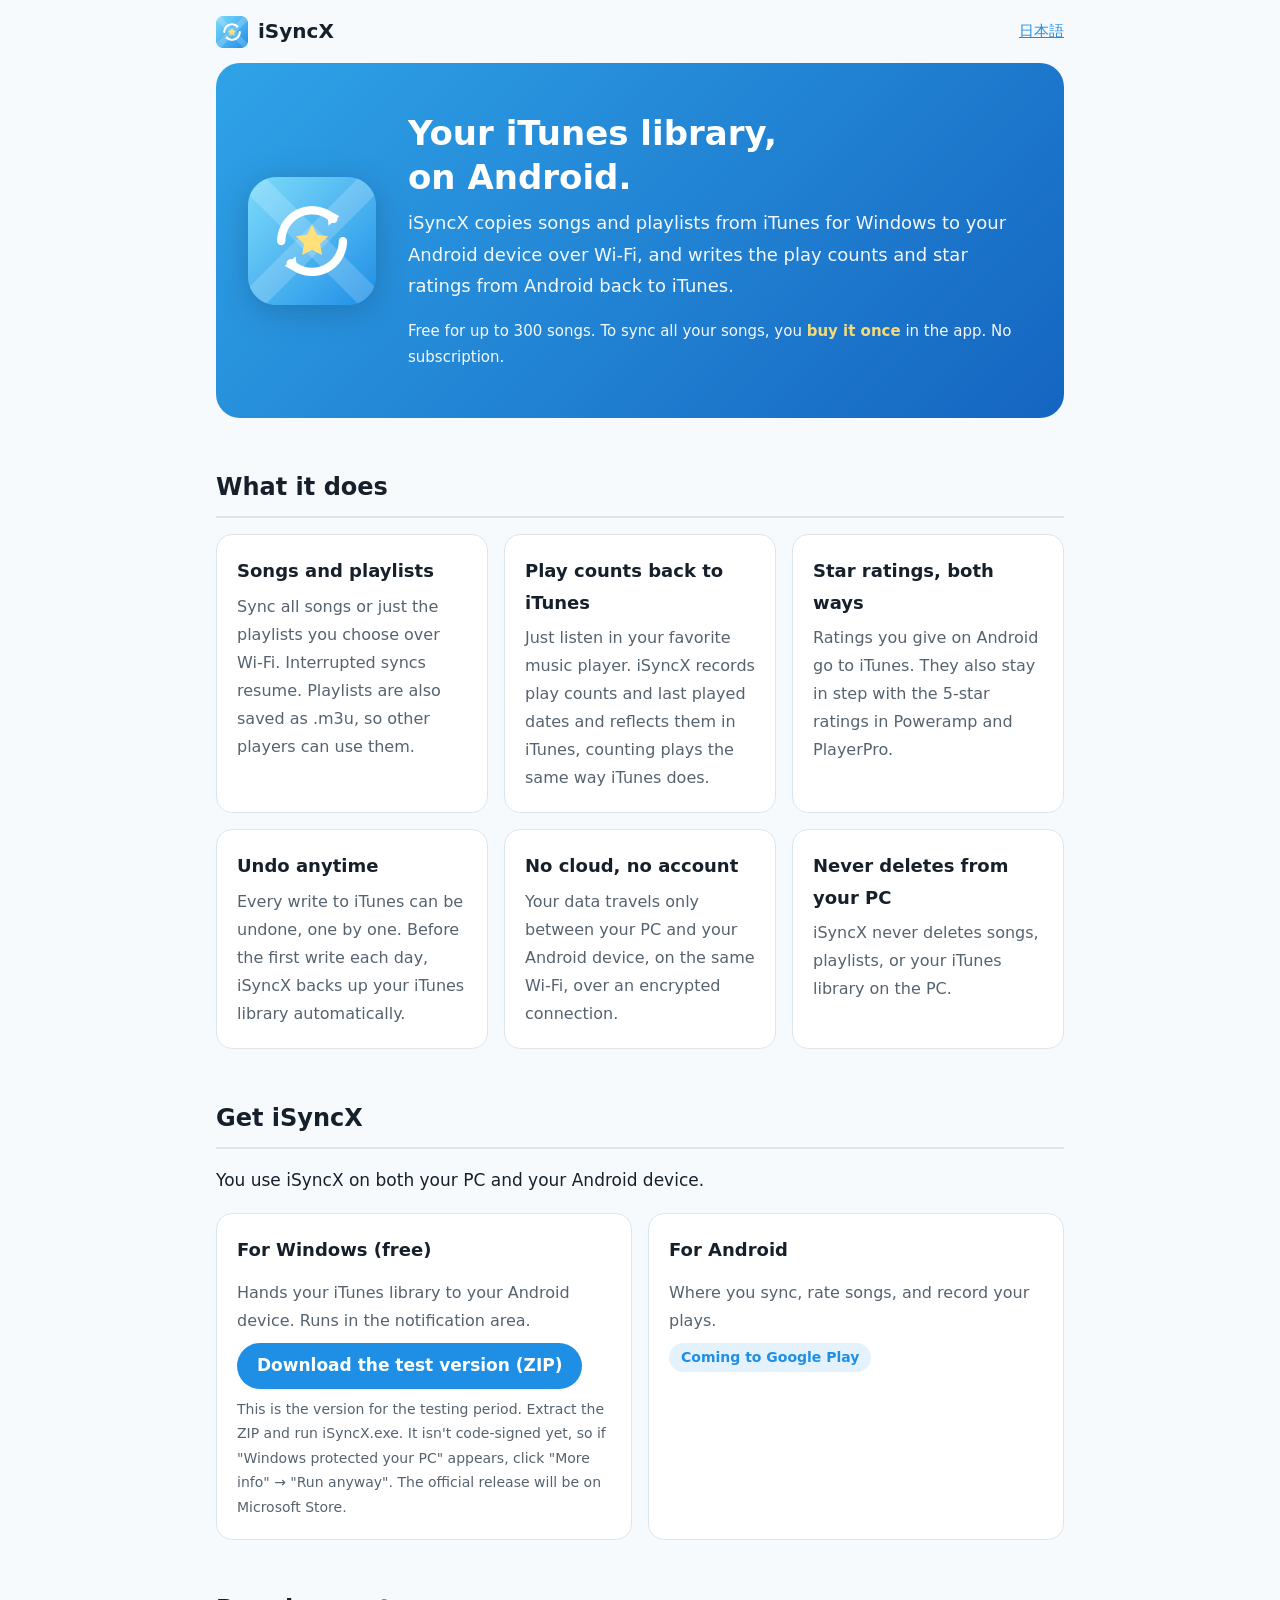
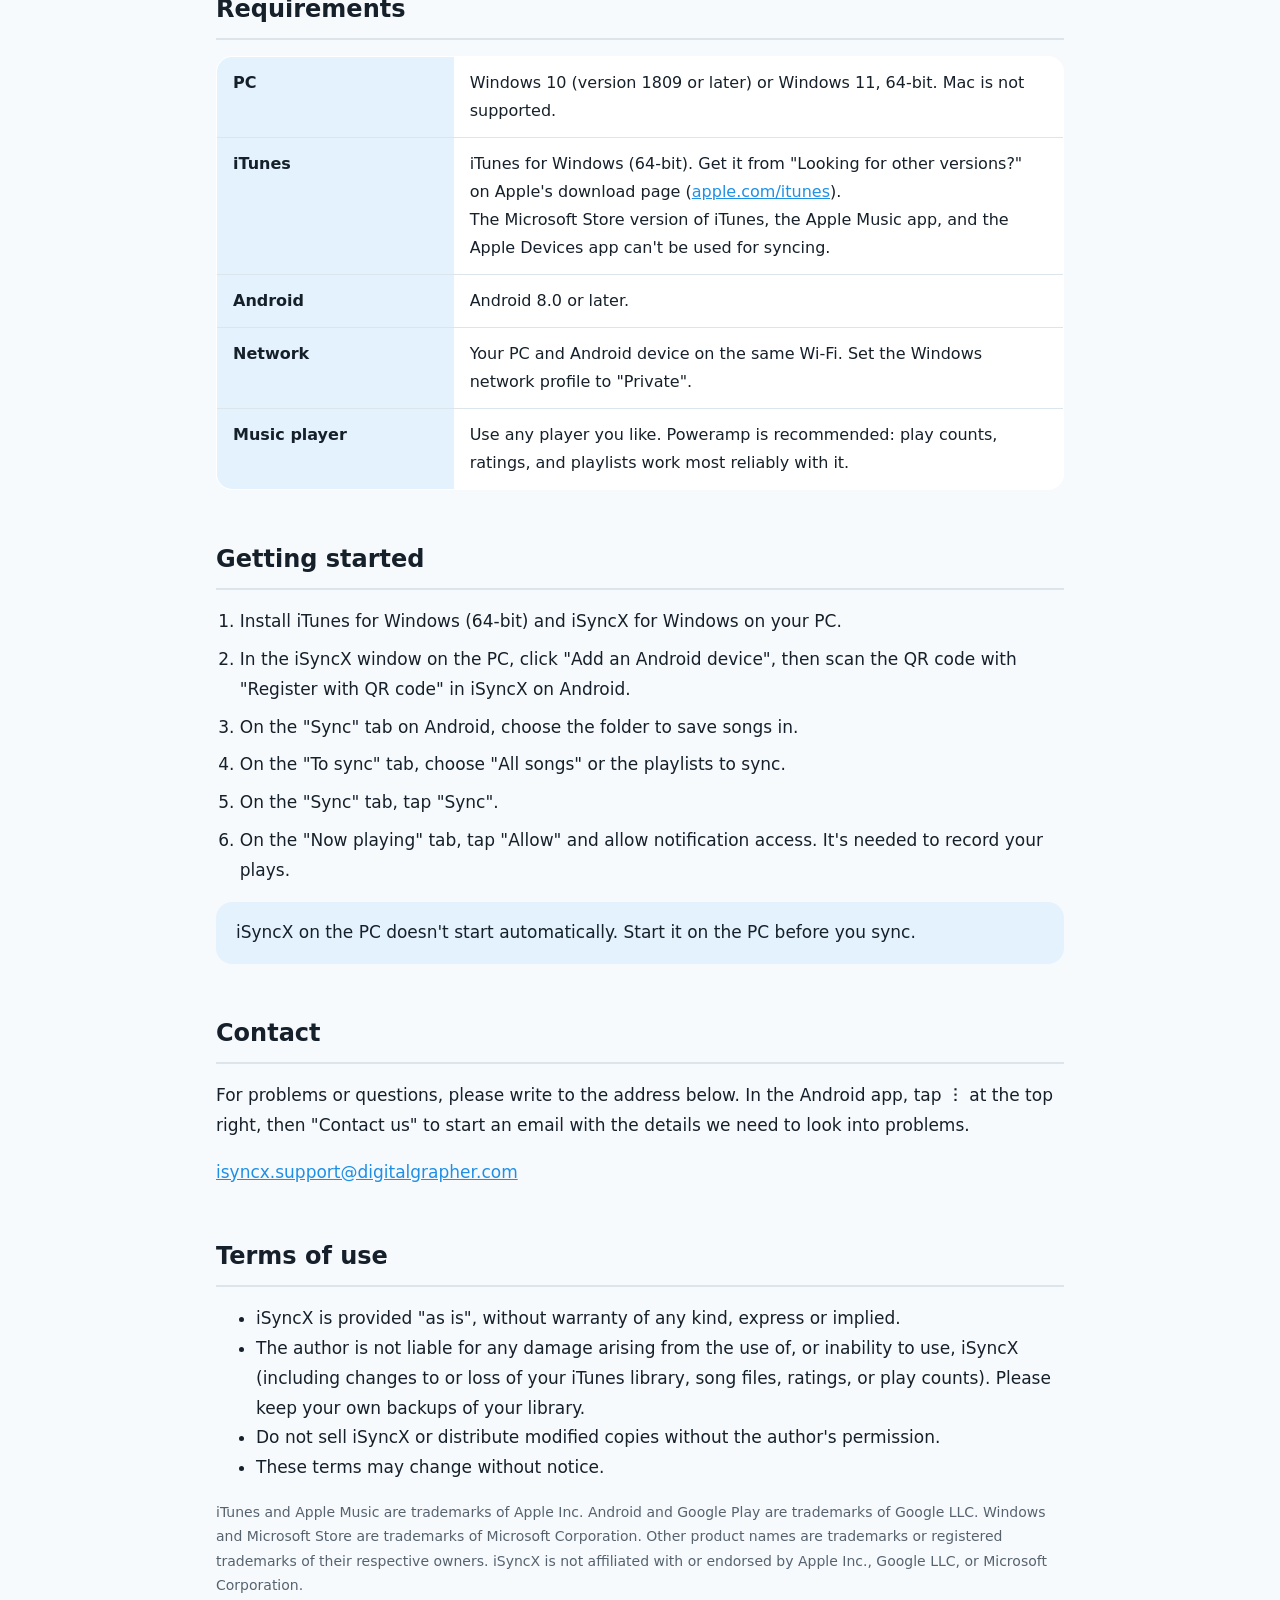
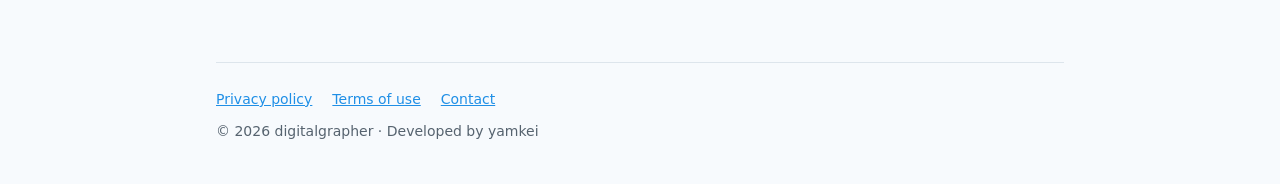
==== en/index.html @ d52d1dd4 "著作権と提供者をスタジオ名 digitalgrapher に揃える(開発者は yamkei) Co-Authored-By: Claude Opus 5.5 <noreply@anthropic.co" ====
<!doctype html>
<html lang="en">
<head>
  <meta charset="utf-8">
  <meta name="viewport" content="width=device-width, initial-scale=1">
  <title>iSyncX — Sync iTunes with Android</title>
  <meta name="description" content="Sync songs and playlists from iTunes for Windows to Android over Wi-Fi, and write the play counts and star ratings from Android back to iTunes.">
  <link rel="icon" href="../assets/favicon.png">
  <link rel="stylesheet" href="../assets/style.css">
  <link rel="alternate" hreflang="ja" href="../ja/">
</head>
<body>
  <div class="wrap">
    <header class="top">
      <a class="brand" href="./"><img src="../assets/icon.png" alt="">iSyncX</a>
      <a class="lang" href="../ja/">日本語</a>
    </header>

    <div class="hero">
      <img src="../assets/icon.png" alt="iSyncX icon">
      <div>
        <h1>Your iTunes library,<br>on Android.</h1>
        <p>iSyncX copies songs and playlists from iTunes for Windows to your Android device over Wi-Fi, and writes the play counts and star ratings from Android back to iTunes.</p>
        <p class="note">Free for up to 300 songs. To sync all your songs, you <strong>buy it once</strong> in the app. No subscription.</p>
      </div>
    </div>

    <section id="features">
      <h2>What it does</h2>
      <div class="grid">
        <div class="card">
          <h3>Songs and playlists</h3>
          <p>Sync all songs or just the playlists you choose over Wi-Fi. Interrupted syncs resume. Playlists are also saved as .m3u, so other players can use them.</p>
        </div>
        <div class="card">
          <h3>Play counts back to iTunes</h3>
          <p>Just listen in your favorite music player. iSyncX records play counts and last played dates and reflects them in iTunes, counting plays the same way iTunes does.</p>
        </div>
        <div class="card">
          <h3>Star ratings, both ways</h3>
          <p>Ratings you give on Android go to iTunes. They also stay in step with the 5-star ratings in Poweramp and PlayerPro.</p>
        </div>
        <div class="card">
          <h3>Undo anytime</h3>
          <p>Every write to iTunes can be undone, one by one. Before the first write each day, iSyncX backs up your iTunes library automatically.</p>
        </div>
        <div class="card">
          <h3>No cloud, no account</h3>
          <p>Your data travels only between your PC and your Android device, on the same Wi-Fi, over an encrypted connection.</p>
        </div>
        <div class="card">
          <h3>Never deletes from your PC</h3>
          <p>iSyncX never deletes songs, playlists, or your iTunes library on the PC.</p>
        </div>
      </div>
    </section>

    <section id="download">
      <h2>Get iSyncX</h2>
      <p>You use iSyncX on both your PC and your Android device.</p>
      <div class="get">
        <div class="card">
          <h3>For Windows (free)</h3>
          <p>Hands your iTunes library to your Android device. Runs in the notification area.</p>
          <a class="get-btn" href="https://github.com/yamkei0322/isyncx/releases/latest">Download the test version (ZIP)</a>
          <p class="note-small">This is the version for the testing period. Extract the ZIP and run iSyncX.exe. It isn't code-signed yet, so if "Windows protected your PC" appears, click "More info" → "Run anyway". The official release will be on Microsoft Store.</p>
        </div>
        <div class="card">
          <h3>For Android</h3>
          <p>Where you sync, rate songs, and record your plays.</p>
          <span class="soon">Coming to Google Play</span>
        </div>
      </div>
    </section>

    <section id="requirements">
      <h2>Requirements</h2>
      <table>
        <tr><th>PC</th><td>Windows 10 (version 1809 or later) or Windows 11, 64-bit. Mac is not supported.</td></tr>
        <tr><th>iTunes</th><td>iTunes for Windows (64-bit). Get it from "Looking for other versions?" on Apple's download page (<a href="https://www.apple.com/itunes/">apple.com/itunes</a>).<br>The Microsoft Store version of iTunes, the Apple Music app, and the Apple Devices app can't be used for syncing.</td></tr>
        <tr><th>Android</th><td>Android 8.0 or later.</td></tr>
        <tr><th>Network</th><td>Your PC and Android device on the same Wi-Fi. Set the Windows network profile to "Private".</td></tr>
        <tr><th>Music player</th><td>Use any player you like. Poweramp is recommended: play counts, ratings, and playlists work most reliably with it.</td></tr>
      </table>
    </section>

    <section id="start">
      <h2>Getting started</h2>
      <ol class="steps">
        <li>Install iTunes for Windows (64-bit) and iSyncX for Windows on your PC.</li>
        <li>In the iSyncX window on the PC, click "Add an Android device", then scan the QR code with "Register with QR code" in iSyncX on Android.</li>
        <li>On the "Sync" tab on Android, choose the folder to save songs in.</li>
        <li>On the "To sync" tab, choose "All songs" or the playlists to sync.</li>
        <li>On the "Sync" tab, tap "Sync".</li>
        <li>On the "Now playing" tab, tap "Allow" and allow notification access. It's needed to record your plays.</li>
      </ol>
      <p class="callout">iSyncX on the PC doesn't start automatically. Start it on the PC before you sync.</p>
    </section>

    <section id="support">
      <h2>Contact</h2>
      <p>For problems or questions, please write to the address below. In the Android app, tap ︙ at the top right, then "Contact us" to start an email with the details we need to look into problems.</p>
      <p><a href="mailto:isyncx.support@digitalgrapher.com">isyncx.support@digitalgrapher.com</a></p>
    </section>

    <section id="terms">
      <h2>Terms of use</h2>
      <ul>
        <li>iSyncX is provided "as is", without warranty of any kind, express or implied.</li>
        <li>The author is not liable for any damage arising from the use of, or inability to use, iSyncX (including changes to or loss of your iTunes library, song files, ratings, or play counts). Please keep your own backups of your library.</li>
        <li>Do not sell iSyncX or distribute modified copies without the author's permission.</li>
        <li>These terms may change without notice.</li>
      </ul>
      <p class="small">iTunes and Apple Music are trademarks of Apple Inc. Android and Google Play are trademarks of Google LLC. Windows and Microsoft Store are trademarks of Microsoft Corporation. Other product names are trademarks or registered trademarks of their respective owners. iSyncX is not affiliated with or endorsed by Apple Inc., Google LLC, or Microsoft Corporation.</p>
    </section>

    <footer>
      <nav>
        <a href="privacy.html">Privacy policy</a>
        <a href="#terms">Terms of use</a>
        <a href="#support">Contact</a>
      </nav>
      © 2026 digitalgrapher · Developed by yamkei
    </footer>
  </div>
</body>
</html>
---- assets/style.css ----
/* iSyncX の Web サイト。色はアプリのアイコン(水色 → 青のグラデーション・金の星)から取る */

:root {
  --bg: #f7fafd;
  --surface: #ffffff;
  --text: #16202a;
  --muted: #56636f;
  --line: #dde5ec;
  --accent: #1f8fe6;
  --accent-soft: #e3f2fd;
  --hero-from: #2fa3e8;
  --hero-to: #1565c0;
  --star: #ffe07a;
  --radius: 16px;
}

@media (prefers-color-scheme: dark) {
  :root {
    --bg: #0f151b;
    --surface: #17202a;
    --text: #e6edf3;
    --muted: #9aa8b5;
    --line: #26323e;
    --accent: #6cc2ff;
    --accent-soft: #1a2d3d;
    --hero-from: #1d6fb0;
    --hero-to: #0e3f6b;
  }
}

* { box-sizing: border-box; }

html { -webkit-text-size-adjust: 100%; }

body {
  margin: 0;
  background: var(--bg);
  color: var(--text);
  font-family: system-ui, -apple-system, "Segoe UI", "Hiragino Sans", "Hiragino Kaku Gothic ProN", "Yu Gothic UI", Meiryo, sans-serif;
  font-size: 17px;
  line-height: 1.75;
}

a { color: var(--accent); }

.wrap {
  max-width: 880px;
  margin: 0 auto;
  padding: 0 16px;
}

/* ---- 上の帯 ---- */
.top {
  display: flex;
  align-items: center;
  justify-content: space-between;
  gap: 12px;
  padding: 14px 0;
}
.brand {
  display: flex;
  align-items: center;
  gap: 10px;
  color: var(--text);
  text-decoration: none;
  font-weight: 700;
  font-size: 20px;
}
.brand img { width: 32px; height: 32px; }
.lang { font-size: 15px; }

/* ---- 最初の大きな見出し ---- */
.hero {
  background: linear-gradient(135deg, var(--hero-from), var(--hero-to));
  color: #fff;
  border-radius: 24px;
  padding: 48px 32px;
  display: flex;
  align-items: center;
  gap: 32px;
}
.hero img { width: 128px; height: 128px; flex: none; filter: drop-shadow(0 6px 16px rgba(0, 0, 0, .18)); }
.hero h1 { margin: 0 0 8px; font-size: 34px; line-height: 1.3; }
.hero p { margin: 0; font-size: 18px; opacity: .95; }
.hero .note { margin-top: 16px; font-size: 15px; }
.hero .note strong { color: var(--star); }

/* ---- 節 ---- */
section { margin: 48px 0; }
h2 {
  font-size: 24px;
  margin: 0 0 16px;
  padding-bottom: 8px;
  border-bottom: 2px solid var(--line);
}
h3 { font-size: 18px; margin: 0 0 6px; }

.grid {
  display: grid;
  grid-template-columns: repeat(auto-fit, minmax(240px, 1fr));
  gap: 16px;
}
.card {
  background: var(--surface);
  border: 1px solid var(--line);
  border-radius: var(--radius);
  padding: 20px;
}
.card p { margin: 0; color: var(--muted); font-size: 16px; }

ol.steps { padding-left: 1.4em; }
ol.steps li { margin-bottom: 8px; }

table {
  width: 100%;
  border-collapse: collapse;
  background: var(--surface);
  border: 1px solid var(--line);
  border-radius: var(--radius);
  overflow: hidden;
  font-size: 16px;
}
th, td { text-align: left; vertical-align: top; padding: 12px 16px; border-bottom: 1px solid var(--line); }
tr:last-child th, tr:last-child td { border-bottom: none; }
th { width: 28%; font-weight: 600; background: var(--accent-soft); }

.get {
  display: grid;
  grid-template-columns: repeat(auto-fit, minmax(240px, 1fr));
  gap: 16px;
}
.get .card { display: flex; flex-direction: column; gap: 8px; }
.get-btn {
  display: inline-block;
  align-self: flex-start;
  background: var(--accent);
  color: var(--surface);
  border-radius: 999px;
  padding: 8px 20px;
  font-weight: 600;
  text-decoration: none;
}
.get-btn:hover { filter: brightness(1.08); }
.card p.note-small { font-size: 14px; }
.soon {
  display: inline-block;
  align-self: flex-start;
  background: var(--accent-soft);
  color: var(--accent);
  border-radius: 999px;
  padding: 2px 12px;
  font-size: 14px;
  font-weight: 600;
}

.callout {
  background: var(--accent-soft);
  border-radius: var(--radius);
  padding: 16px 20px;
}

/* ---- 文書(プライバシーポリシー) ---- */
.doc h1 { font-size: 30px; line-height: 1.35; margin: 32px 0 8px; }
.doc .date { color: var(--muted); margin: 0 0 32px; }
.doc h2 { font-size: 20px; margin-top: 36px; }
.doc ul { padding-left: 1.3em; }
.doc li { margin-bottom: 6px; }

/* ---- 下の帯 ---- */
footer {
  margin-top: 64px;
  padding: 24px 0 40px;
  border-top: 1px solid var(--line);
  color: var(--muted);
  font-size: 14px;
}
footer nav { display: flex; flex-wrap: wrap; gap: 8px 20px; margin-bottom: 8px; }
.small { font-size: 14px; color: var(--muted); }

@media (max-width: 600px) {
  body { font-size: 16px; }
  .hero { flex-direction: column; text-align: center; padding: 32px 20px; gap: 16px; }
  .hero img { width: 96px; height: 96px; }
  .hero h1 { font-size: 26px; }
  th, td { display: block; width: 100%; }
  th { border-bottom: none; padding-bottom: 4px; }
  td { padding-top: 4px; }
}
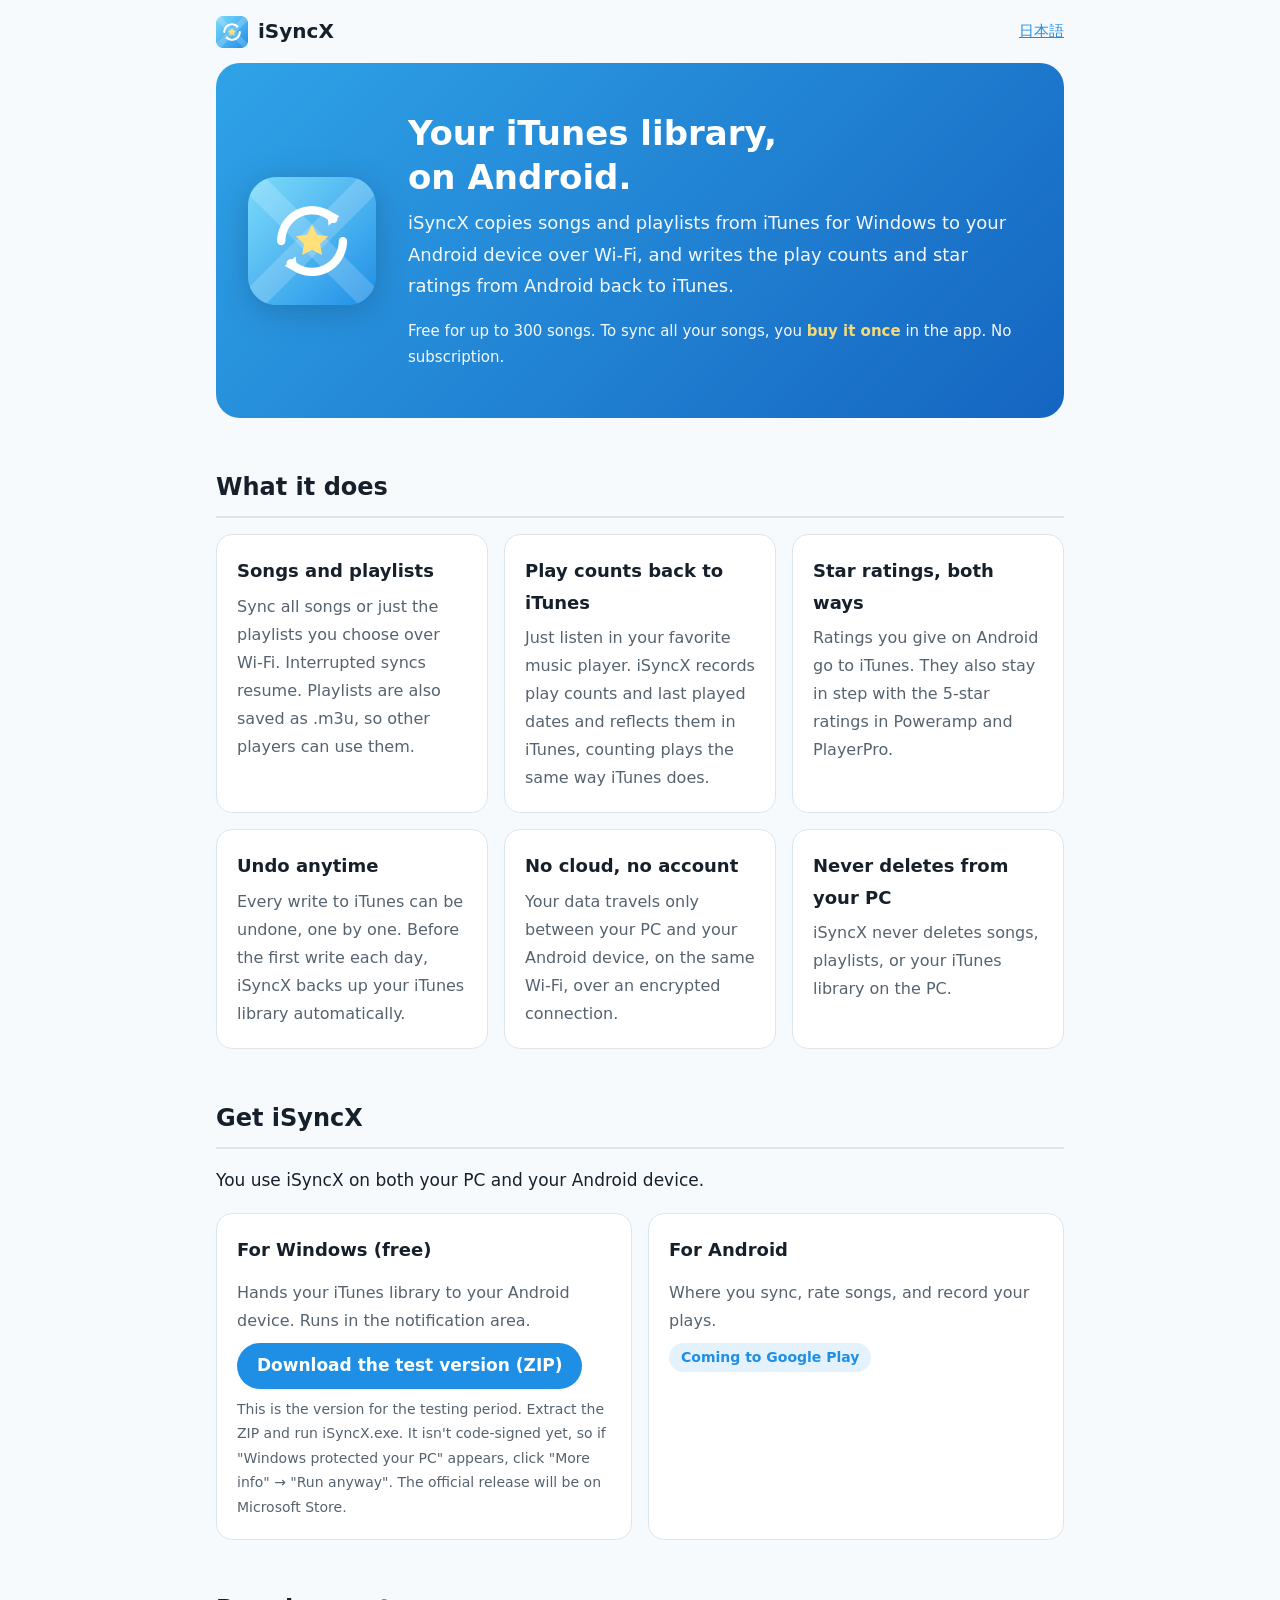
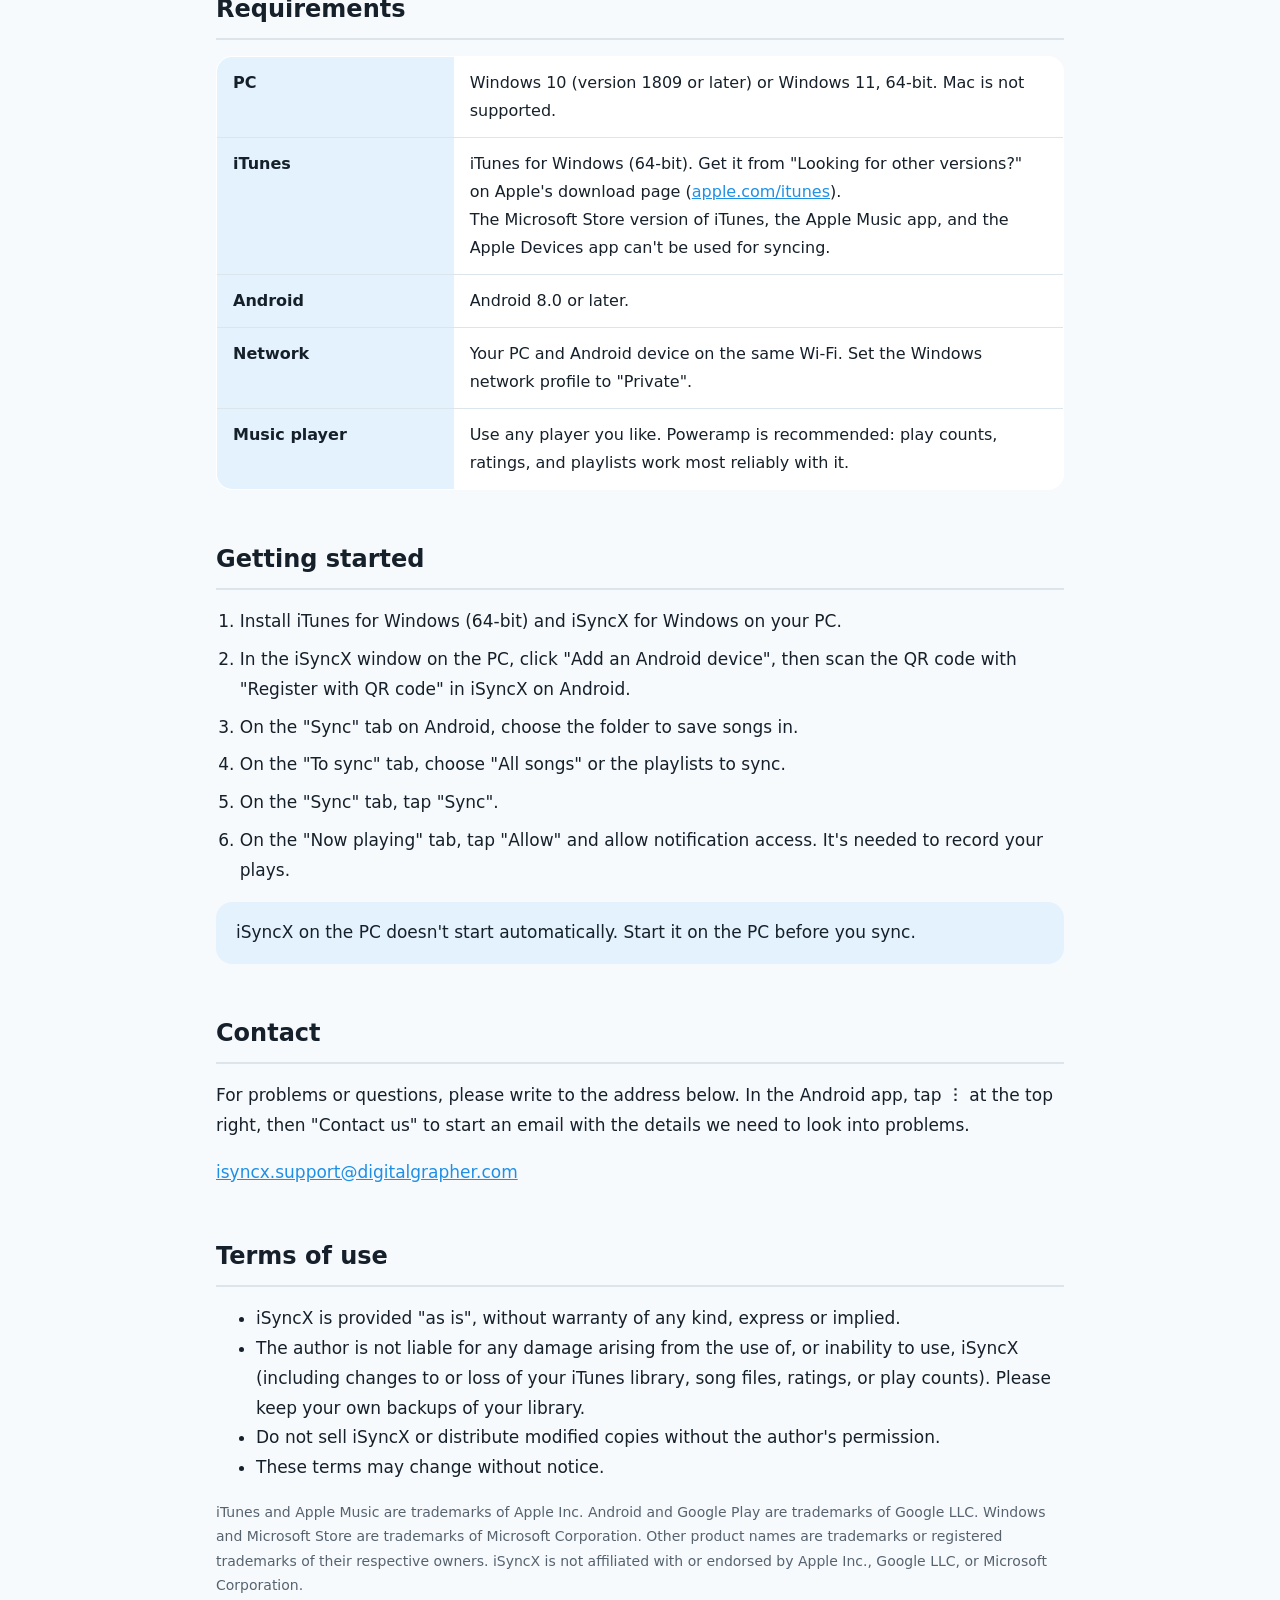
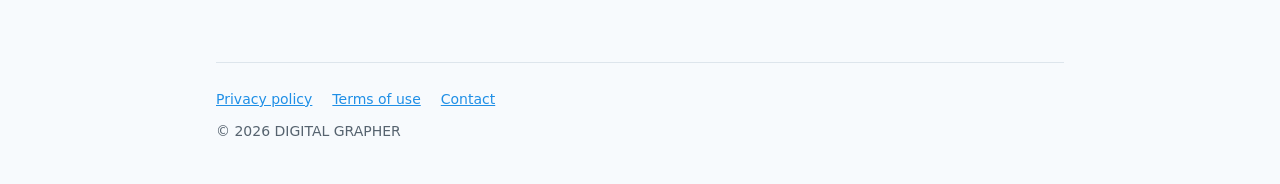
==== commit b5bacebf: "ブランド名の表記を DIGITAL GRAPHER に統一し、作者名の表記を外す Co-Authored-By: Claude Opus 5.5 <noreply@anthropic.com>" ====
--- a/en/index.html
+++ b/en/index.html
@@ -120,7 +120,7 @@
         <a href="#terms">Terms of use</a>
         <a href="#support">Contact</a>
       </nav>
-      © 2026 digitalgrapher · Developed by yamkei
+      © 2026 DIGITAL GRAPHER
     </footer>
   </div>
 </body>
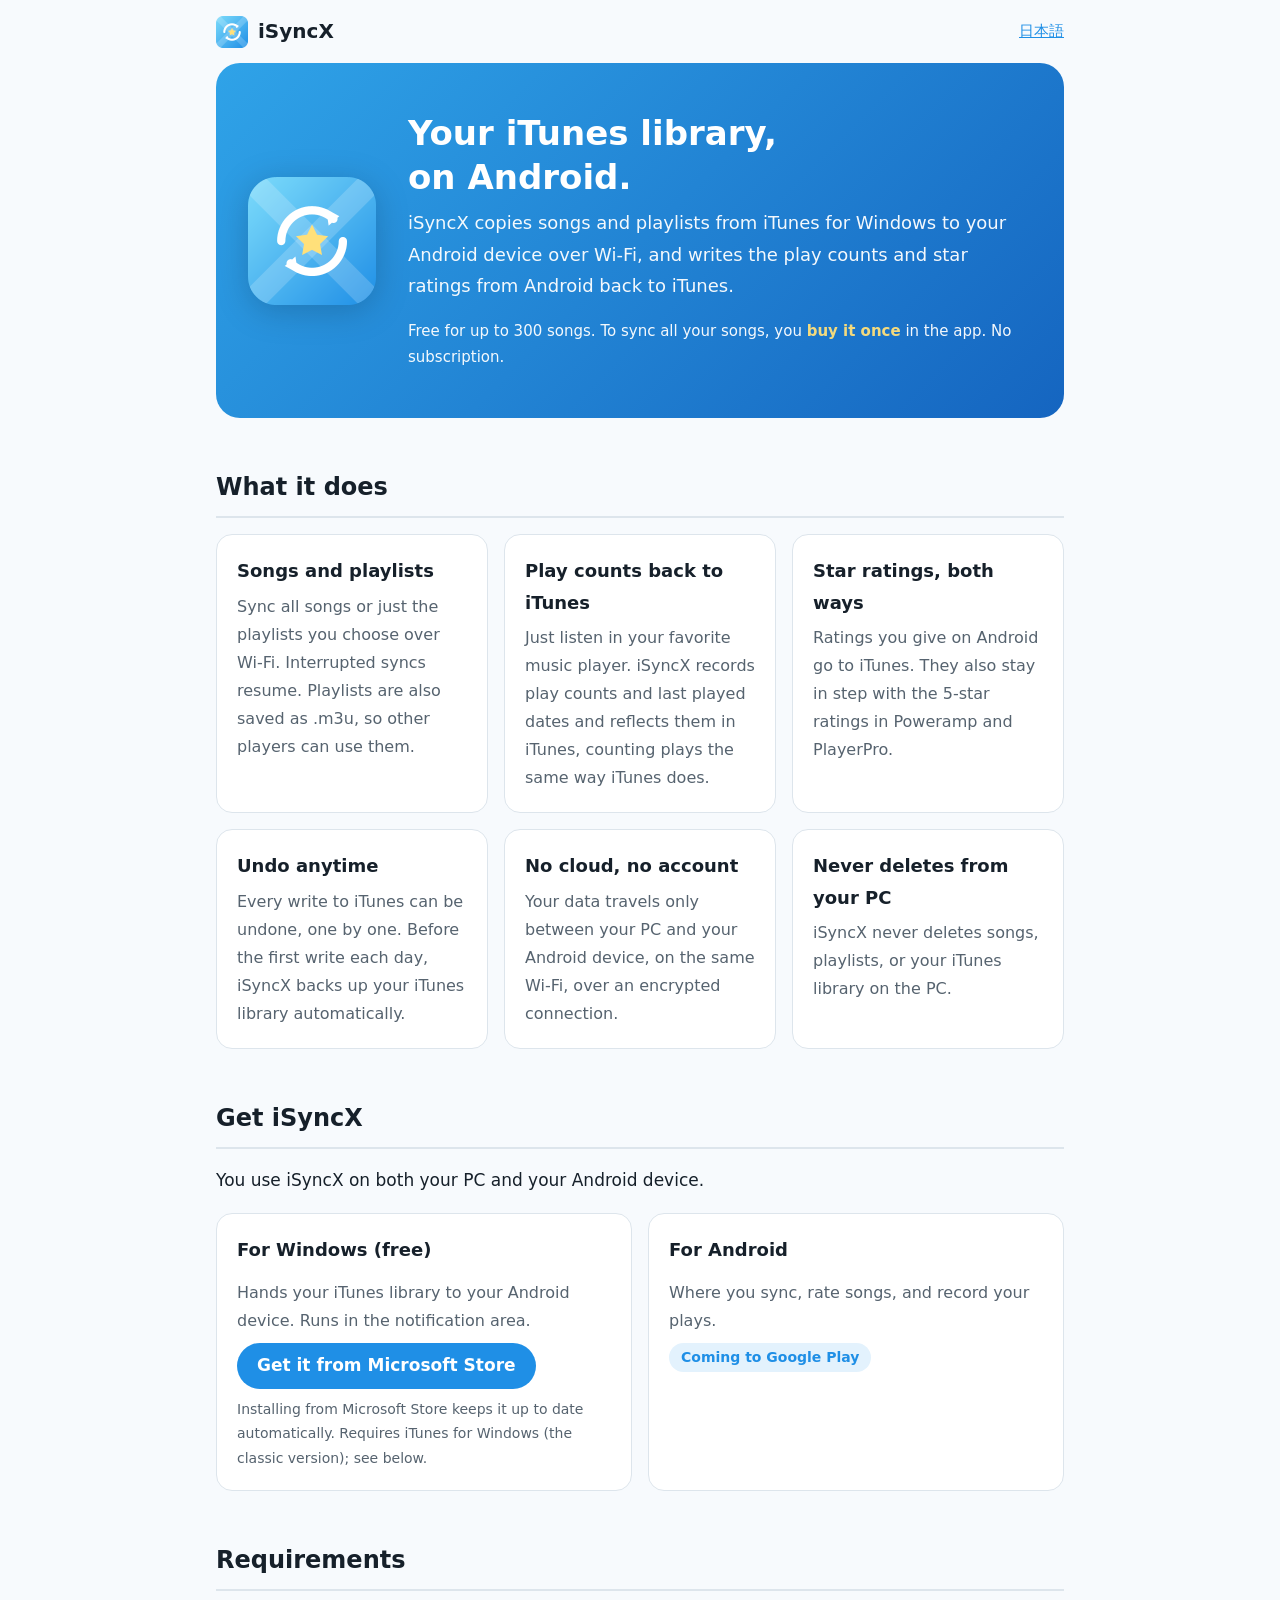
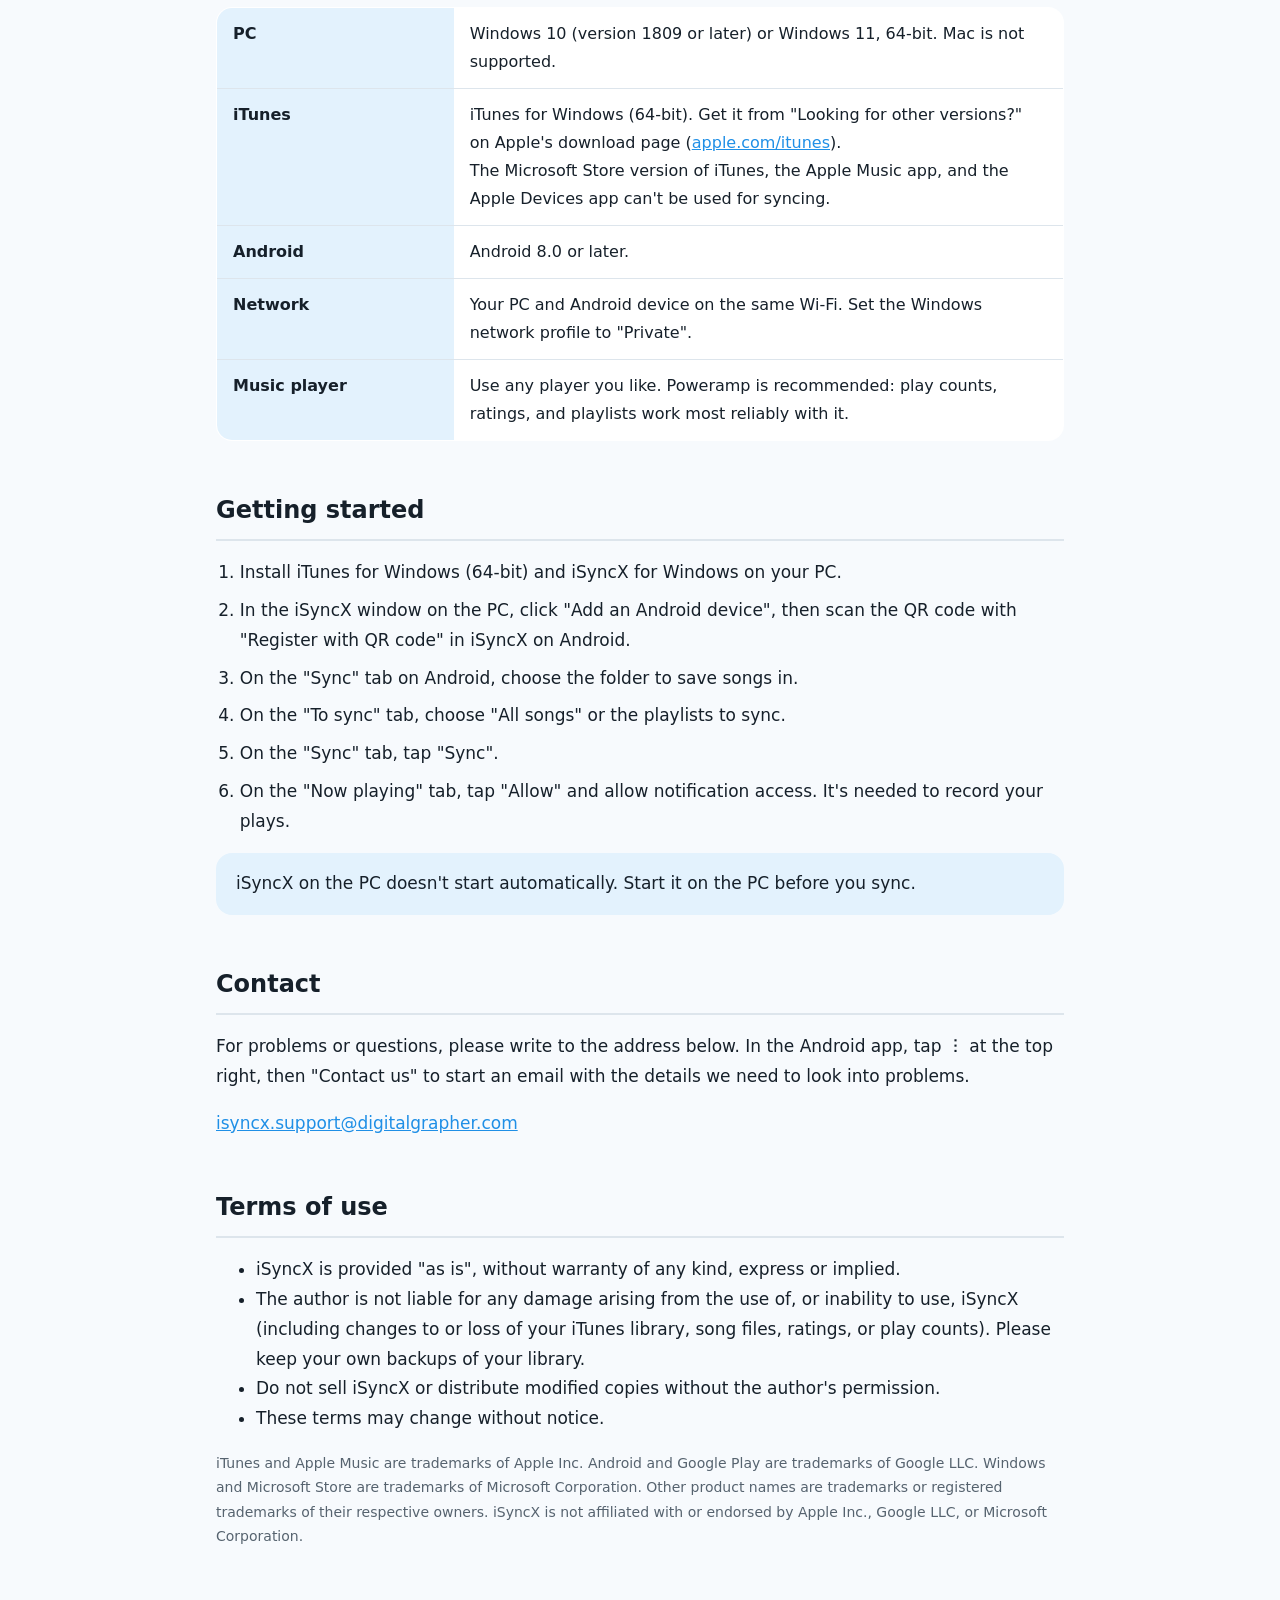
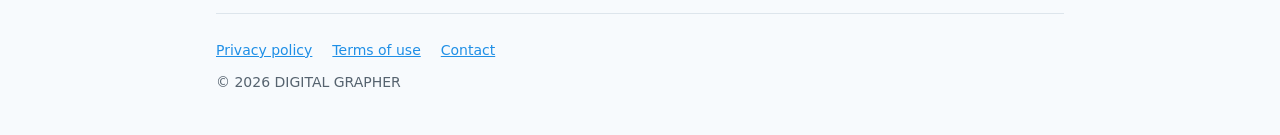
==== commit d41feee4: "PC アプリの入手先を Microsoft Store に(正式公開)" ====
--- a/en/index.html
+++ b/en/index.html
@@ -62,8 +62,8 @@
         <div class="card">
           <h3>For Windows (free)</h3>
           <p>Hands your iTunes library to your Android device. Runs in the notification area.</p>
-          <a class="get-btn" href="https://github.com/yamkei0322/isyncx/releases/latest">Download the test version (ZIP)</a>
-          <p class="note-small">This is the version for the testing period. Extract the ZIP and run iSyncX.exe. It isn't code-signed yet, so if "Windows protected your PC" appears, click "More info" → "Run anyway". The official release will be on Microsoft Store.</p>
+          <a class="get-btn" href="https://apps.microsoft.com/detail/9NQ97N13VJSS">Get it from Microsoft Store</a>
+          <p class="note-small">Installing from Microsoft Store keeps it up to date automatically. Requires iTunes for Windows (the classic version); see below.</p>
         </div>
         <div class="card">
           <h3>For Android</h3>
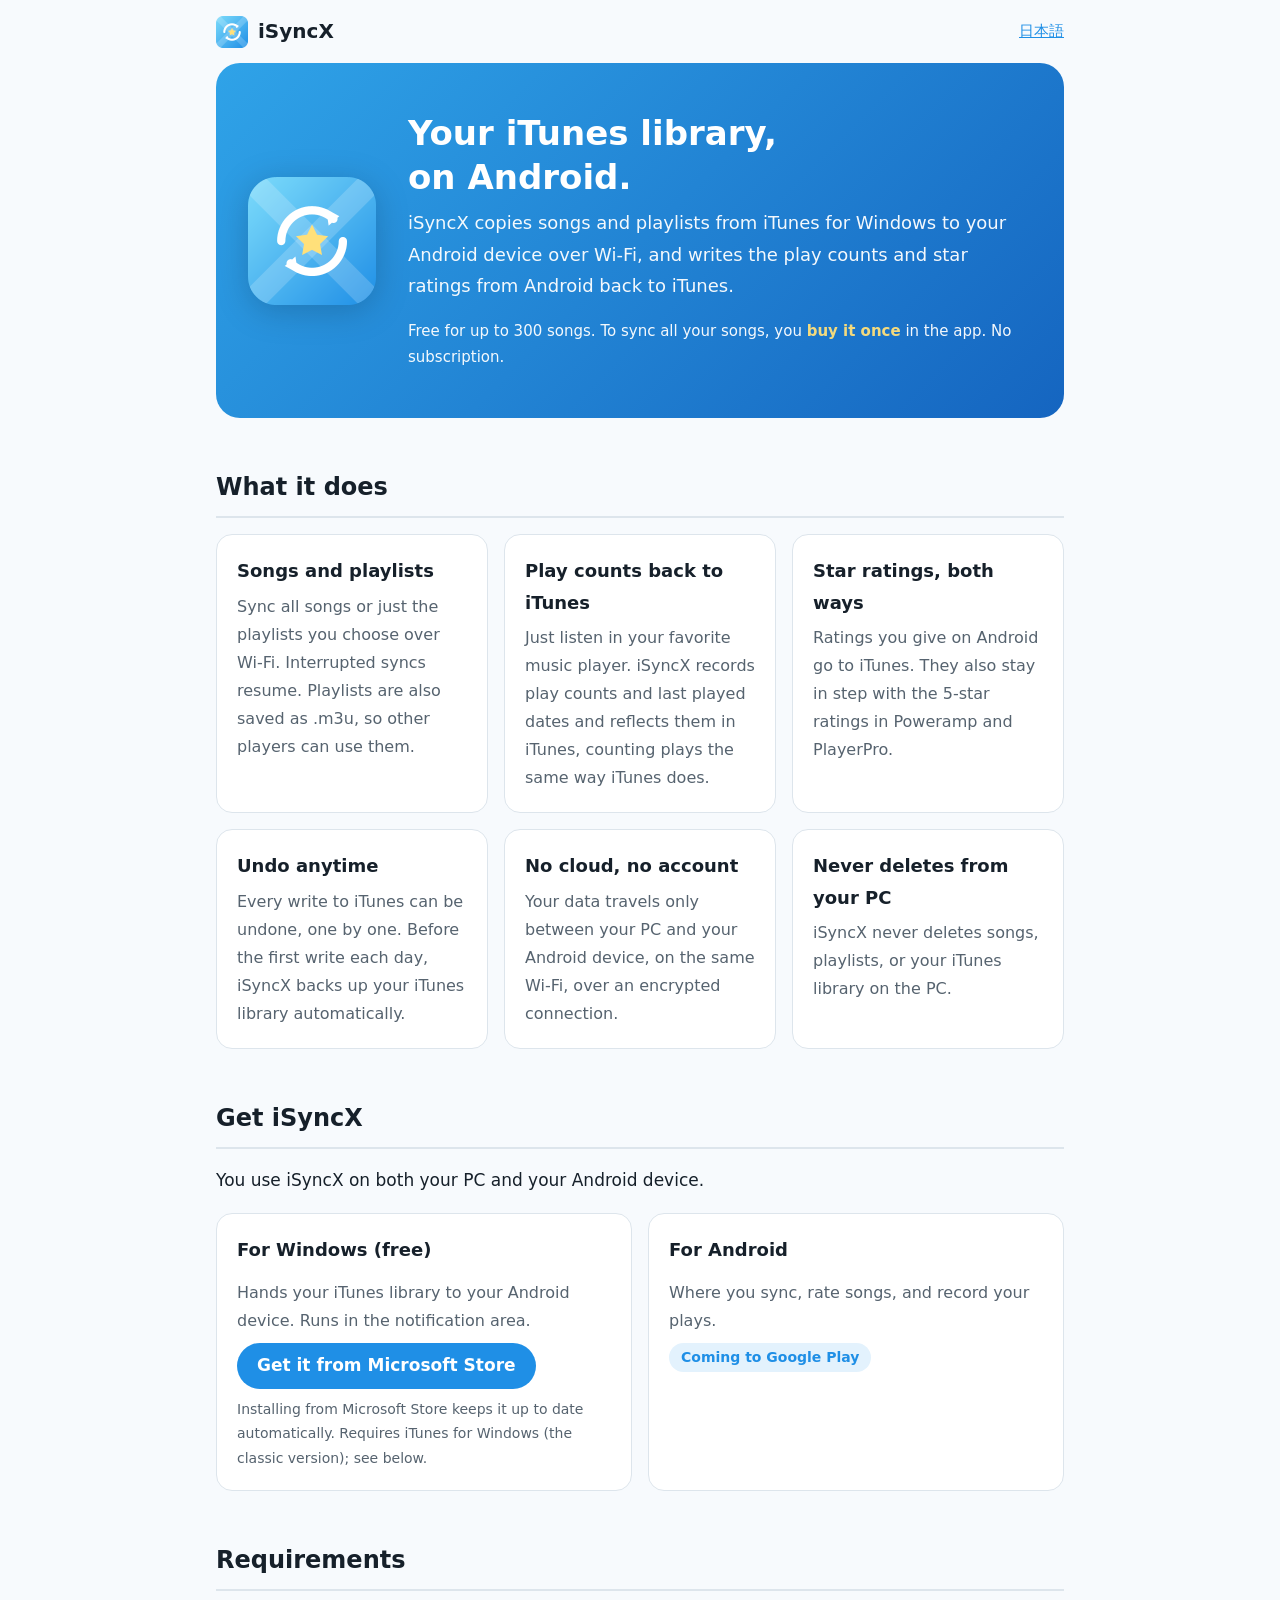
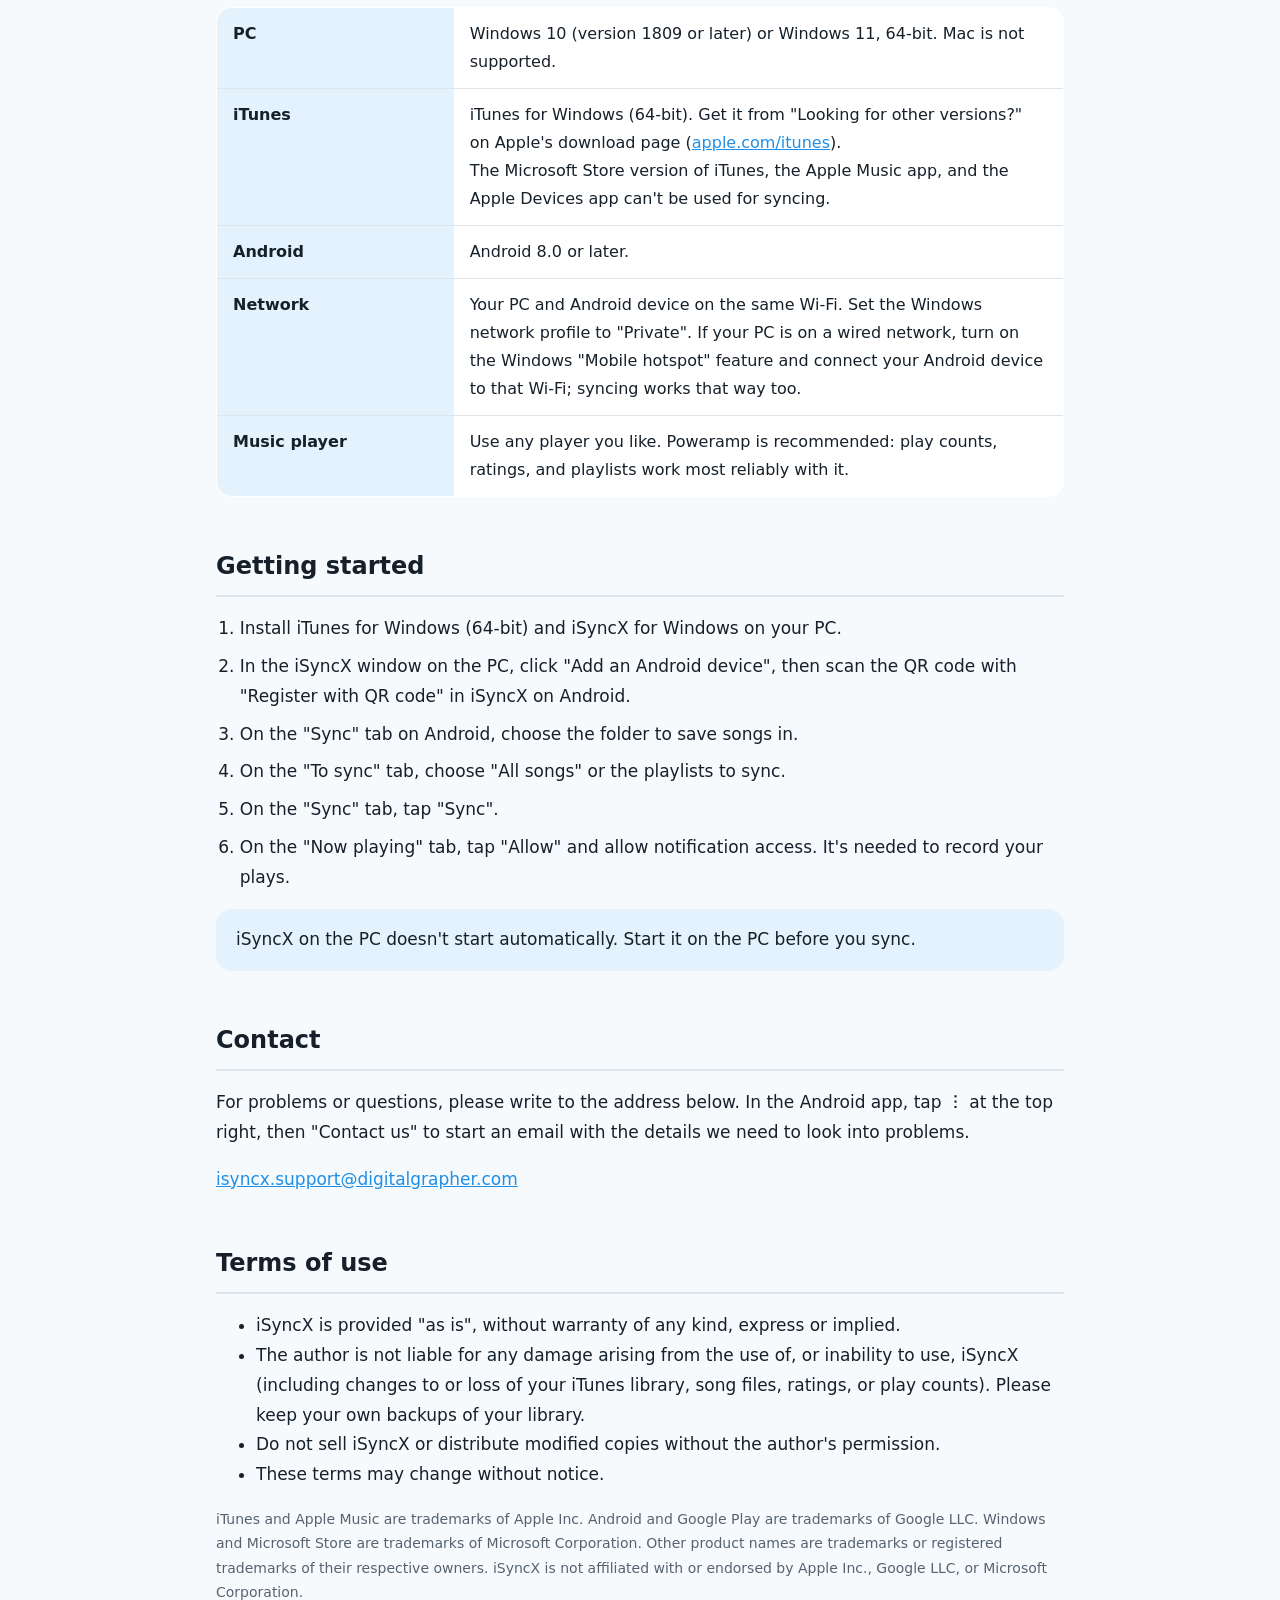
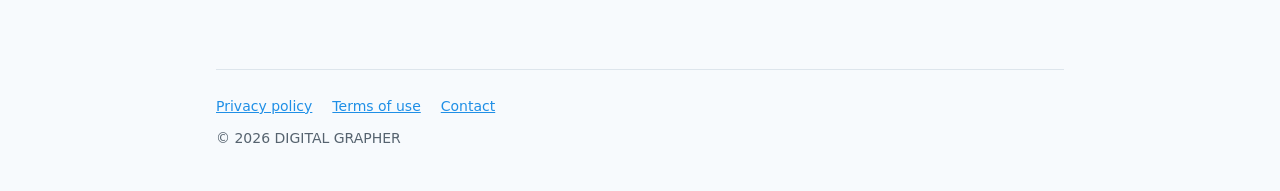
==== commit 19ada301: "文言: 紹介ページの日本語を校正し、ホットスポットの案内を追加 Co-Authored-By: Claude Sonnet 5.5 <noreply@anthropic.com>" ====
--- a/en/index.html
+++ b/en/index.html
@@ -79,7 +79,7 @@
         <tr><th>PC</th><td>Windows 10 (version 1809 or later) or Windows 11, 64-bit. Mac is not supported.</td></tr>
         <tr><th>iTunes</th><td>iTunes for Windows (64-bit). Get it from "Looking for other versions?" on Apple's download page (<a href="https://www.apple.com/itunes/">apple.com/itunes</a>).<br>The Microsoft Store version of iTunes, the Apple Music app, and the Apple Devices app can't be used for syncing.</td></tr>
         <tr><th>Android</th><td>Android 8.0 or later.</td></tr>
-        <tr><th>Network</th><td>Your PC and Android device on the same Wi-Fi. Set the Windows network profile to "Private".</td></tr>
+        <tr><th>Network</th><td>Your PC and Android device on the same Wi-Fi. Set the Windows network profile to "Private". If your PC is on a wired network, turn on the Windows "Mobile hotspot" feature and connect your Android device to that Wi-Fi; syncing works that way too.</td></tr>
         <tr><th>Music player</th><td>Use any player you like. Poweramp is recommended: play counts, ratings, and playlists work most reliably with it.</td></tr>
       </table>
     </section>
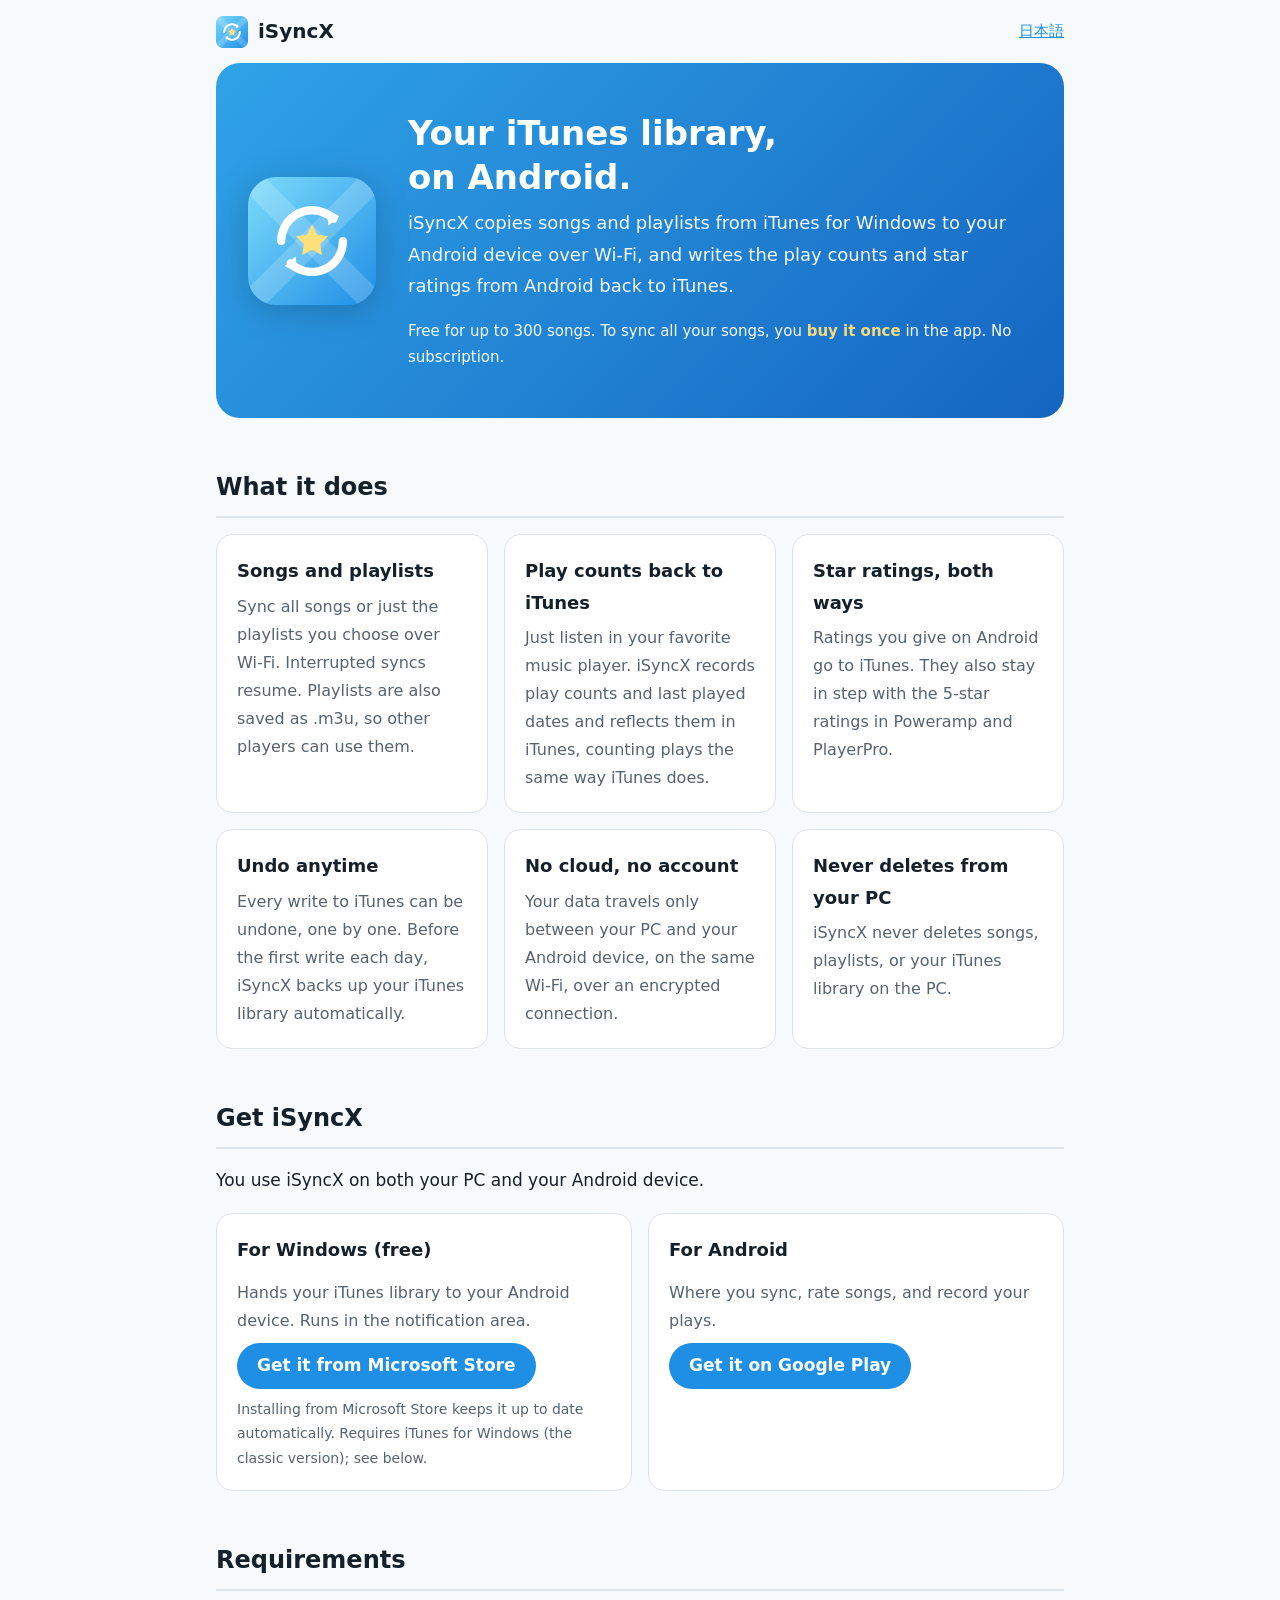
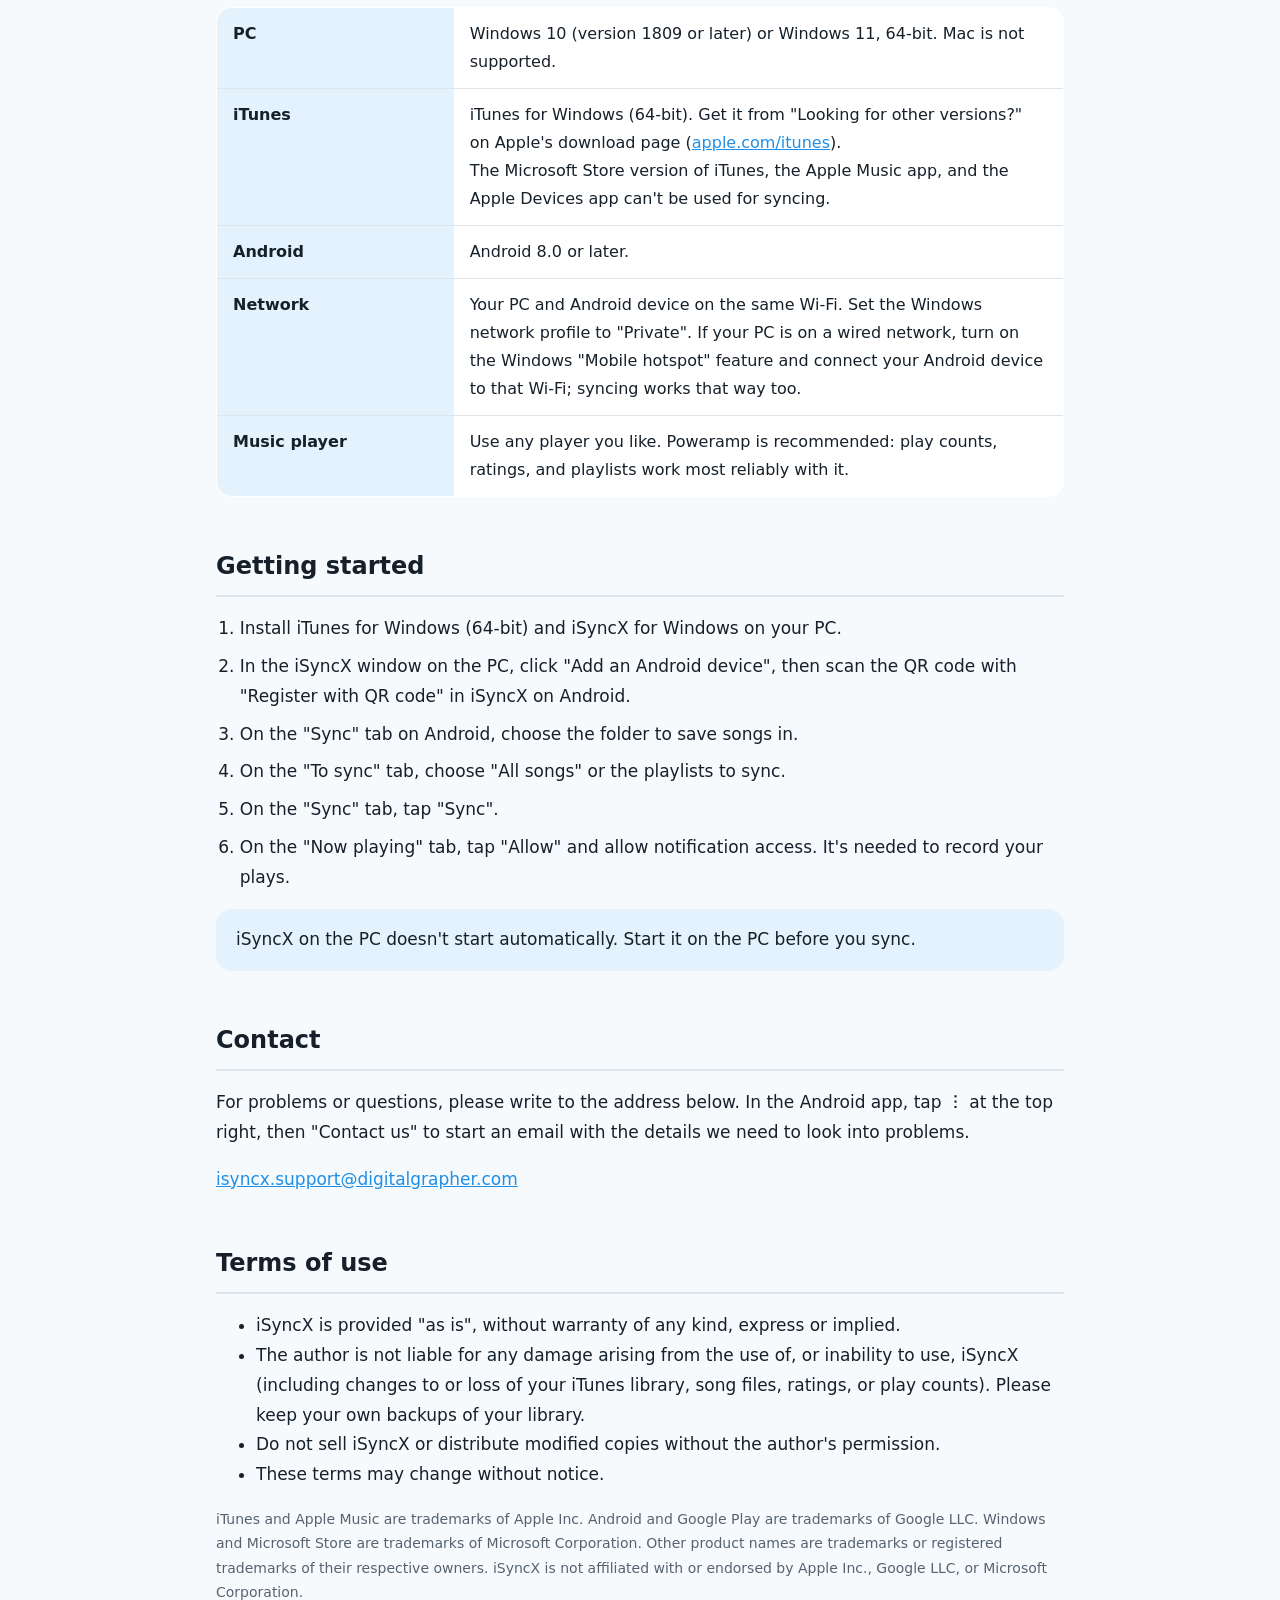
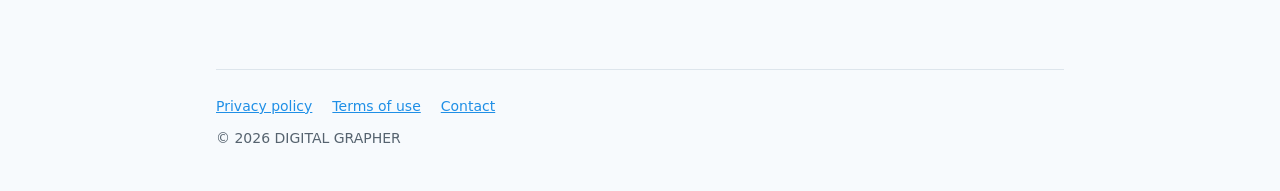
==== commit 5d5ffc96: "紹介ページ: Google Play のダウンロードボタンを追加し、日本語を校正どおりに直す Co-Authored-By: Claude Sonnet 5.5 <noreply@anthropic." ====
--- a/en/index.html
+++ b/en/index.html
@@ -68,7 +68,7 @@
         <div class="card">
           <h3>For Android</h3>
           <p>Where you sync, rate songs, and record your plays.</p>
-          <span class="soon">Coming to Google Play</span>
+          <a class="get-btn" href="https://play.google.com/store/apps/details?id=com.digitalgrapher.isyncx">Get it on Google Play</a>
         </div>
       </div>
     </section>
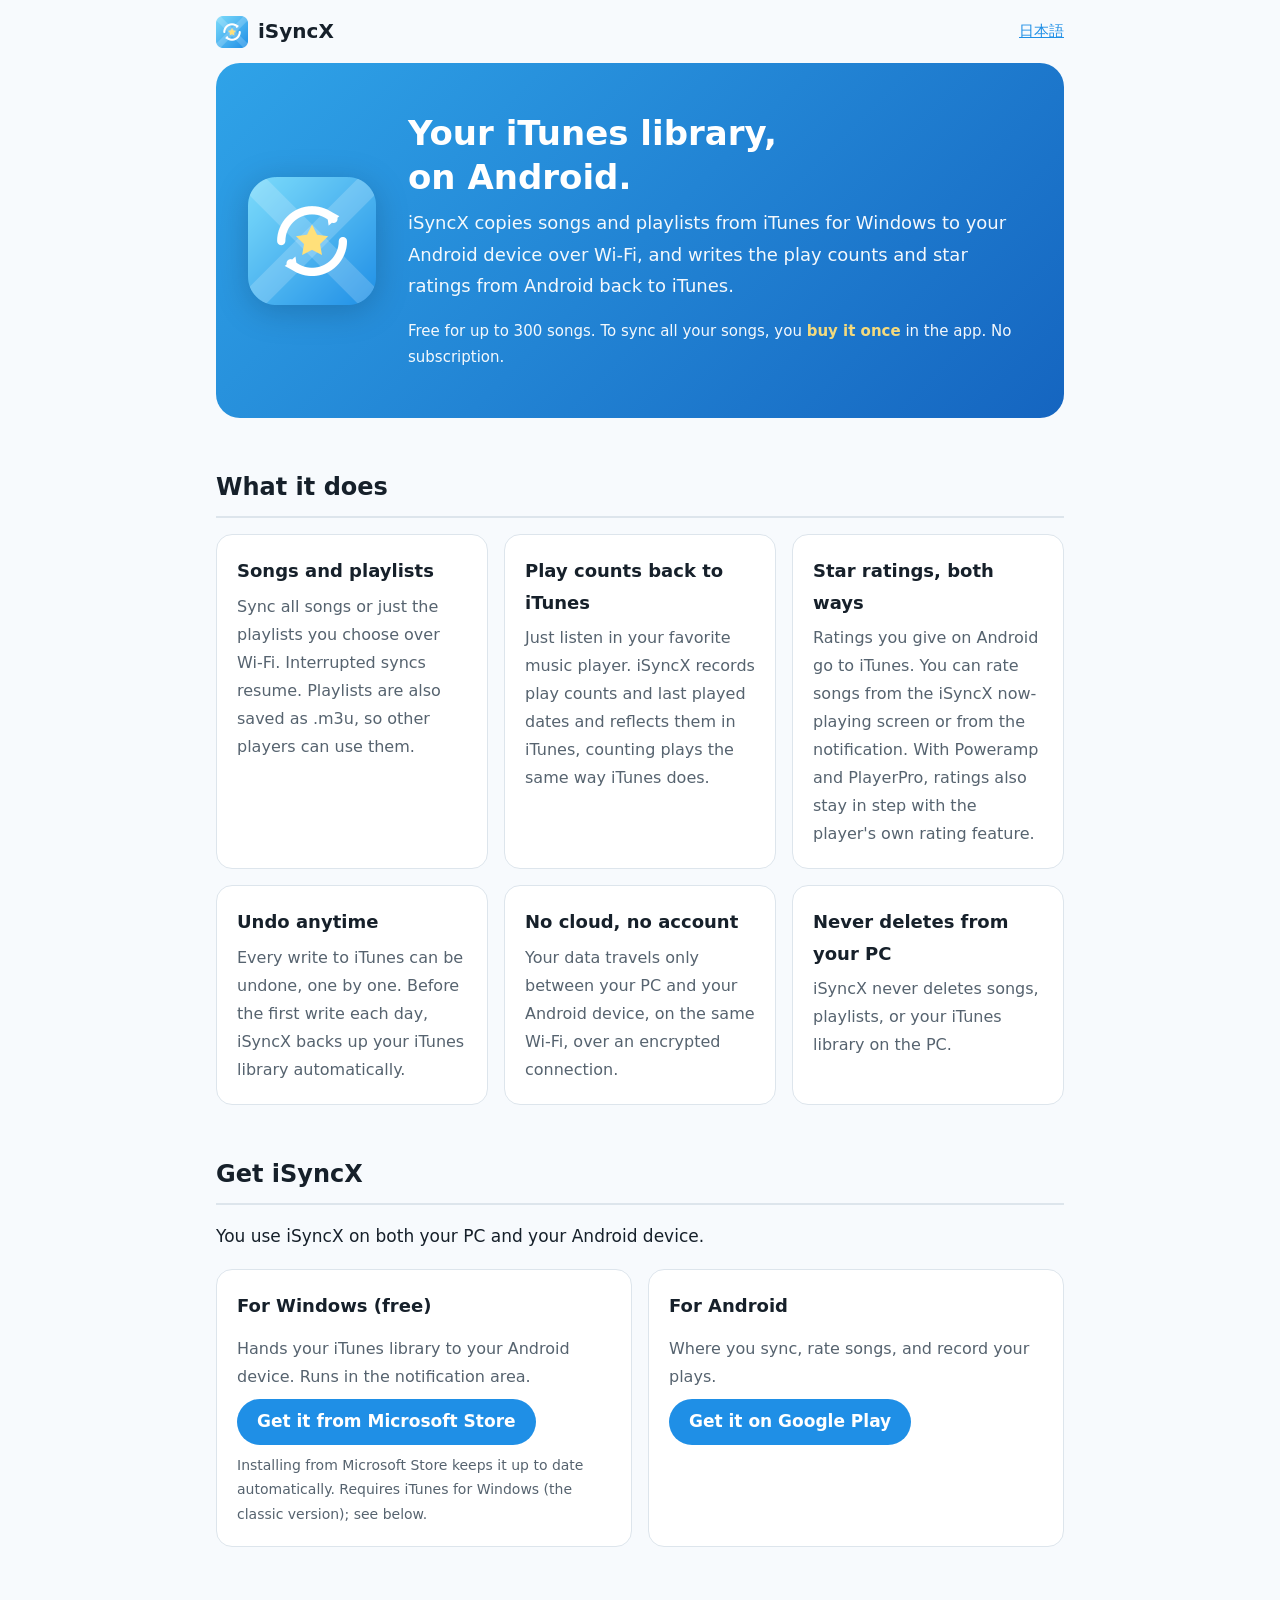
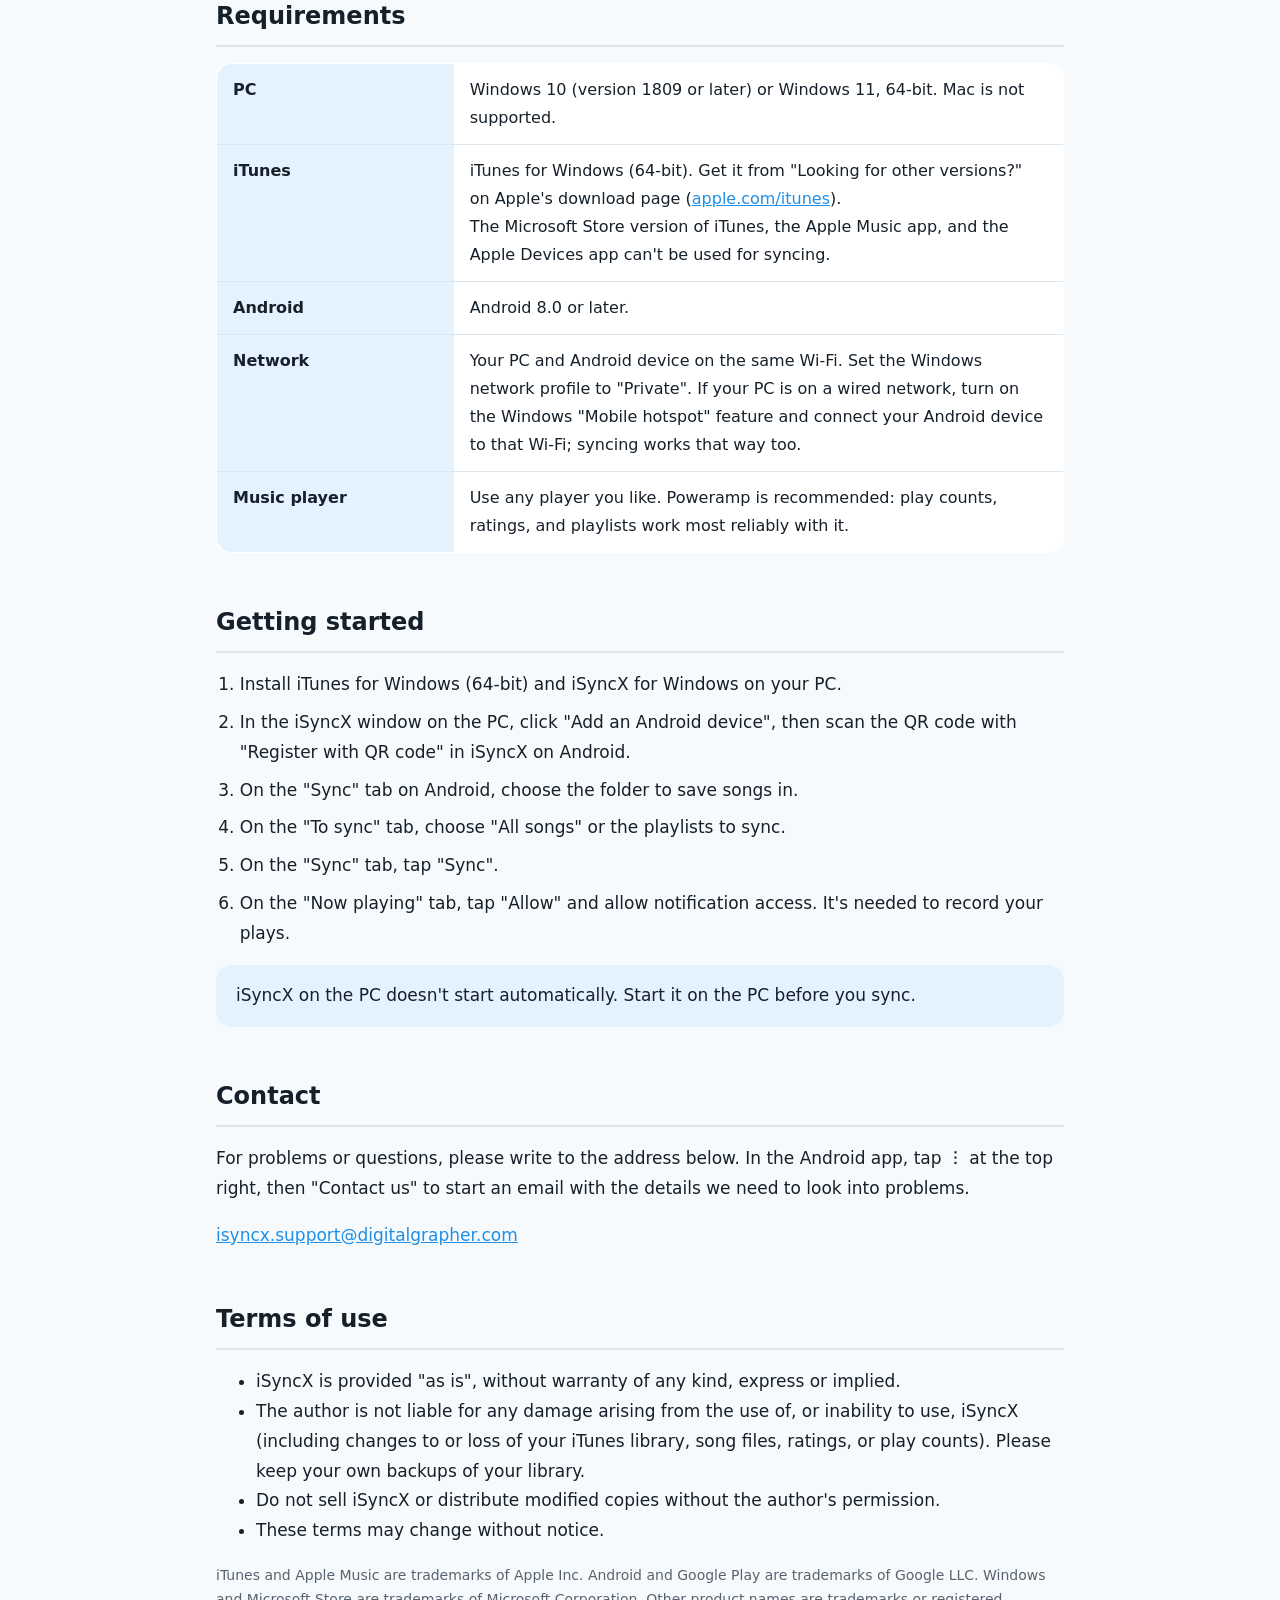
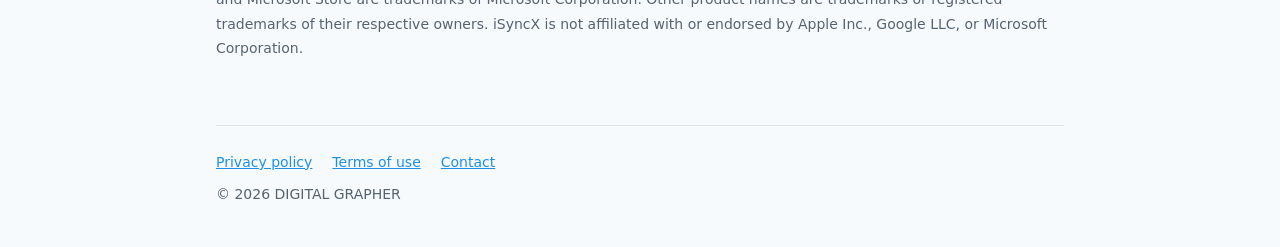
==== commit 9f74df50: "サイト: 評価の説明に iSyncX の再生中画面・通知からの評価を追記 Co-Authored-By: Claude Opus 5.5 <noreply@anthropic.com>" ====
--- a/en/index.html
+++ b/en/index.html
@@ -38,7 +38,7 @@
         </div>
         <div class="card">
           <h3>Star ratings, both ways</h3>
-          <p>Ratings you give on Android go to iTunes. They also stay in step with the 5-star ratings in Poweramp and PlayerPro.</p>
+          <p>Ratings you give on Android go to iTunes. You can rate songs from the iSyncX now-playing screen or from the notification. With Poweramp and PlayerPro, ratings also stay in step with the player's own rating feature.</p>
         </div>
         <div class="card">
           <h3>Undo anytime</h3>
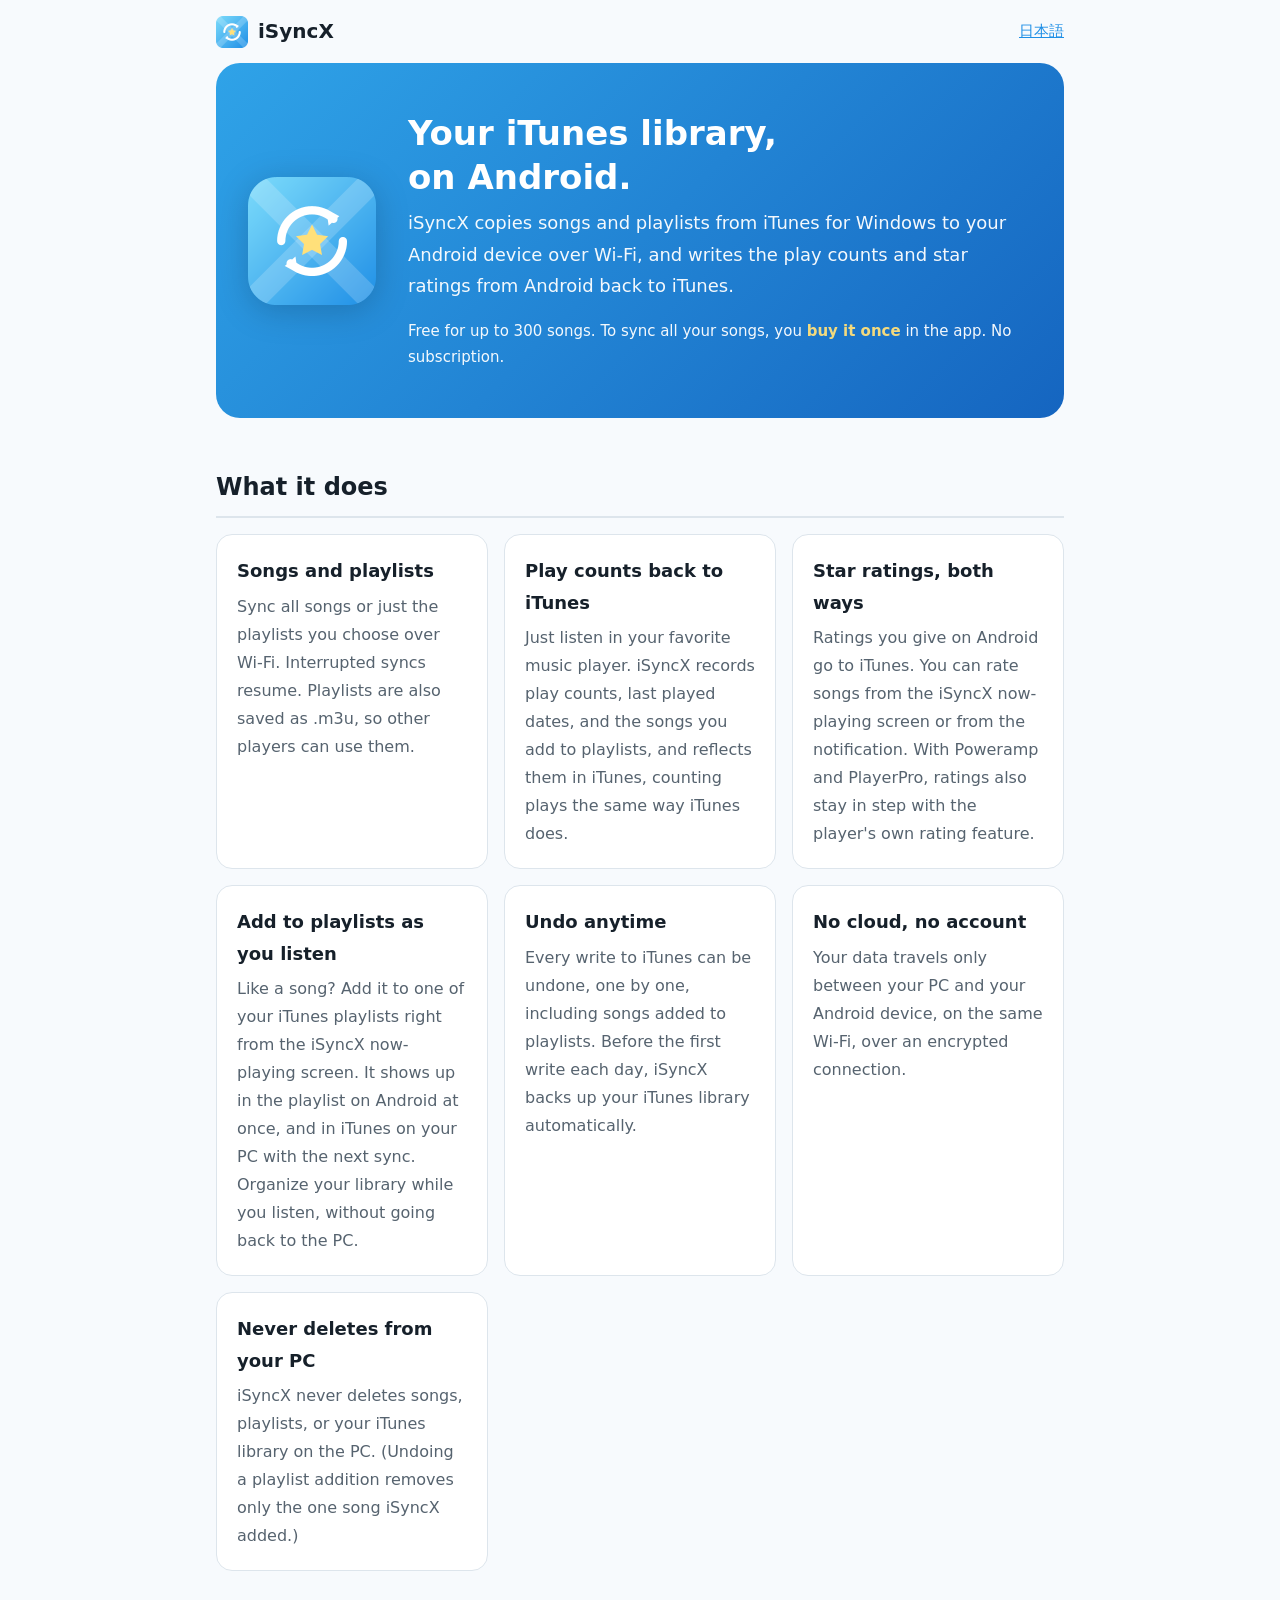
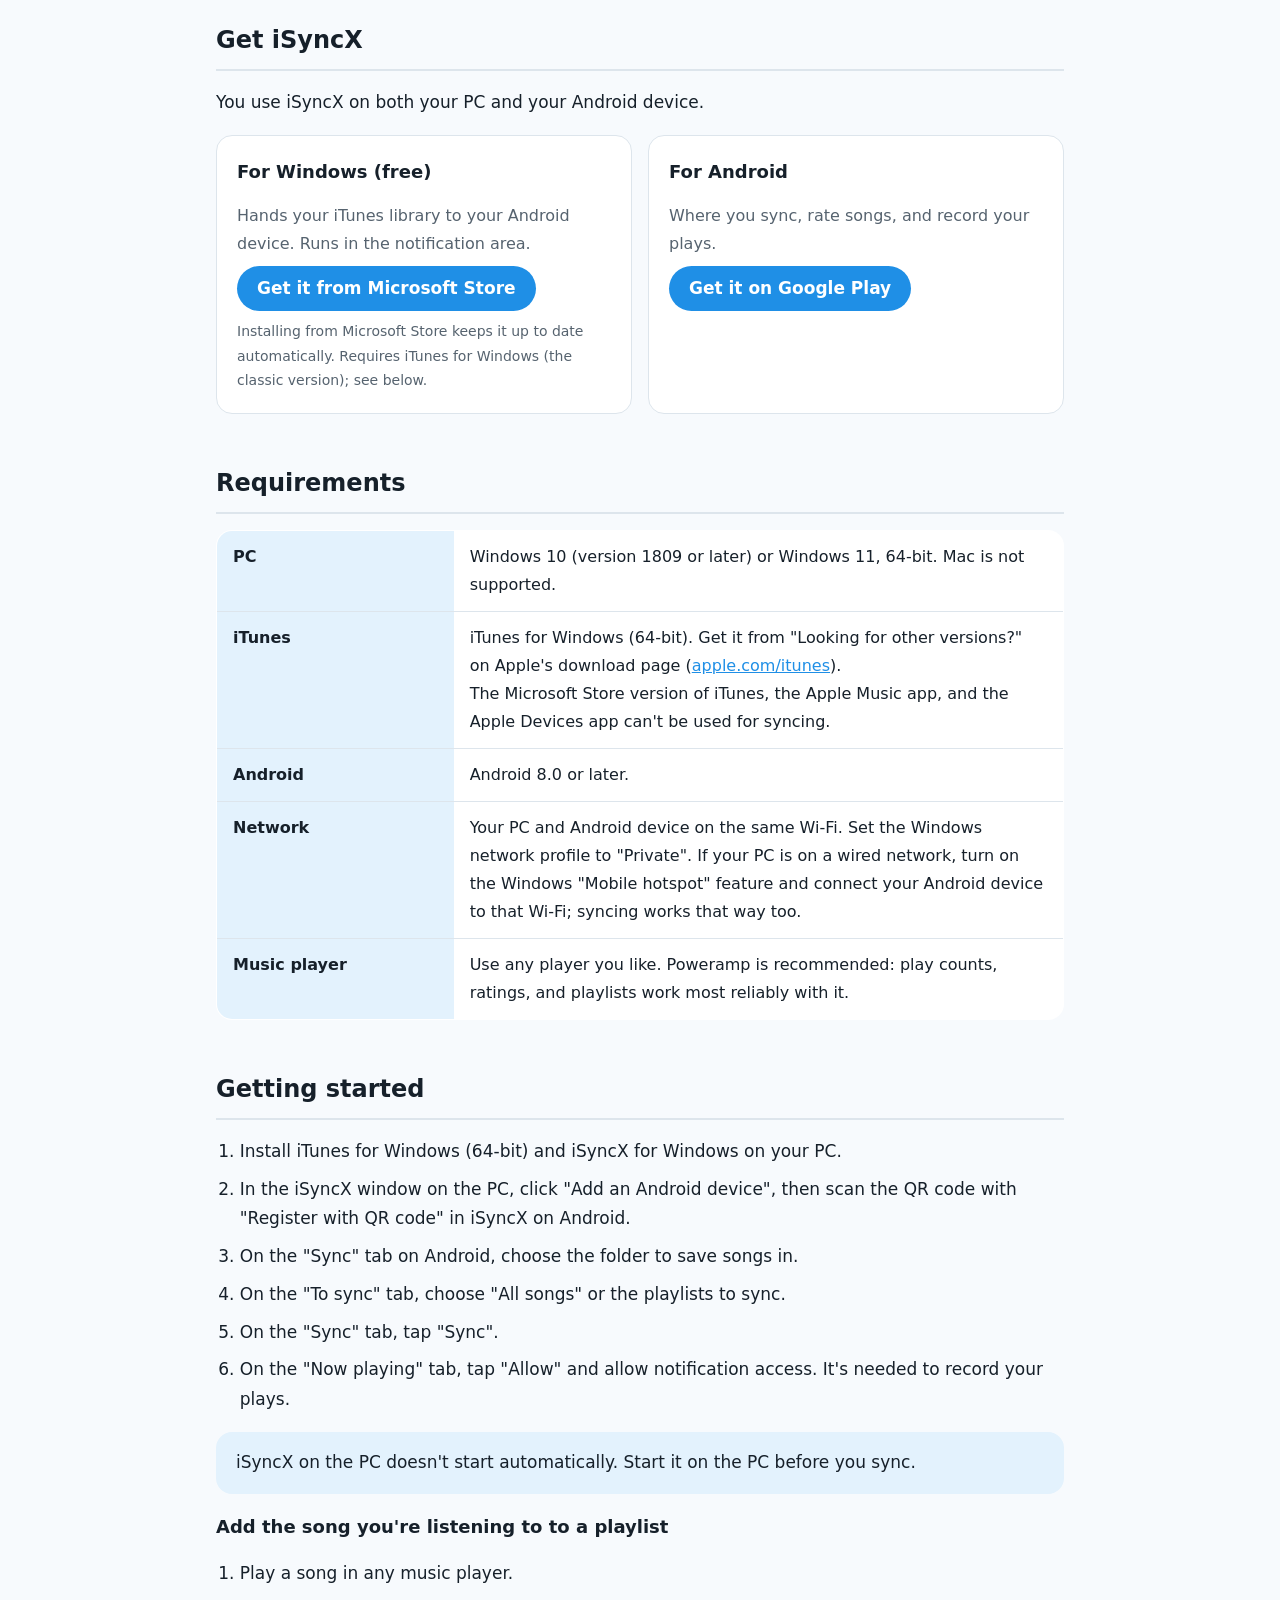
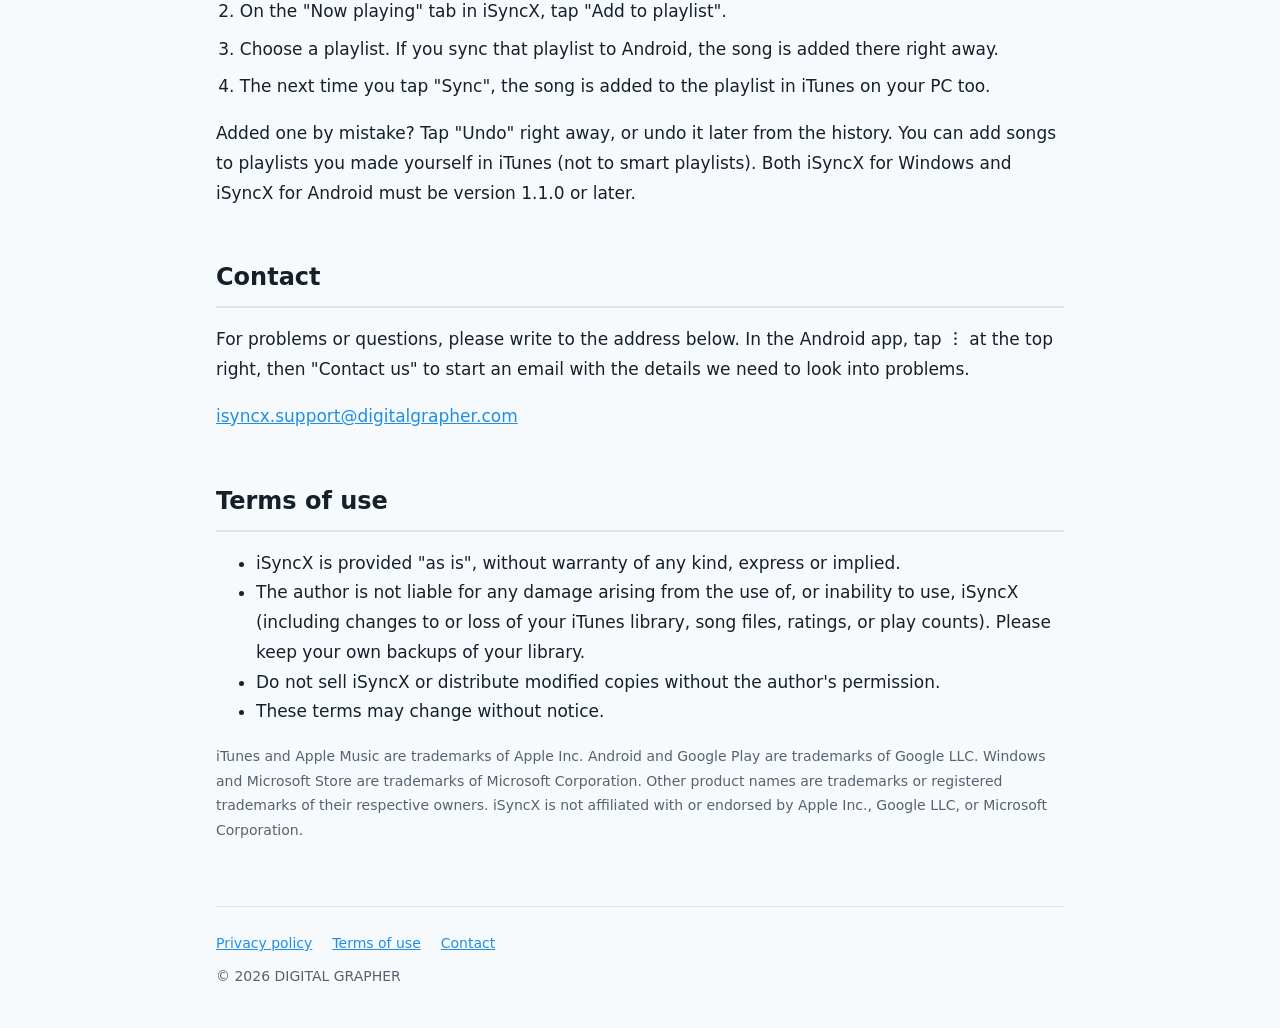
==== commit 334f0cfc: "1.1.0 向け(未公開): プレイリストへの追加を、できること・安心設計・はじめかたに追記" ====
--- a/en/index.html
+++ b/en/index.html
@@ -4,7 +4,7 @@
   <meta charset="utf-8">
   <meta name="viewport" content="width=device-width, initial-scale=1">
   <title>iSyncX — Sync iTunes with Android</title>
-  <meta name="description" content="Sync songs and playlists from iTunes for Windows to Android over Wi-Fi, and write the play counts and star ratings from Android back to iTunes.">
+  <meta name="description" content="Sync songs and playlists from iTunes for Windows to Android over Wi-Fi, and write the play counts, star ratings, and playlist additions from Android back to iTunes.">
   <link rel="icon" href="../assets/favicon.png">
   <link rel="stylesheet" href="../assets/style.css">
   <link rel="alternate" hreflang="ja" href="../ja/">
@@ -34,15 +34,19 @@
         </div>
         <div class="card">
           <h3>Play counts back to iTunes</h3>
-          <p>Just listen in your favorite music player. iSyncX records play counts and last played dates and reflects them in iTunes, counting plays the same way iTunes does.</p>
+          <p>Just listen in your favorite music player. iSyncX records play counts, last played dates, and the songs you add to playlists, and reflects them in iTunes, counting plays the same way iTunes does.</p>
         </div>
         <div class="card">
           <h3>Star ratings, both ways</h3>
           <p>Ratings you give on Android go to iTunes. You can rate songs from the iSyncX now-playing screen or from the notification. With Poweramp and PlayerPro, ratings also stay in step with the player's own rating feature.</p>
         </div>
         <div class="card">
+          <h3>Add to playlists as you listen</h3>
+          <p>Like a song? Add it to one of your iTunes playlists right from the iSyncX now-playing screen. It shows up in the playlist on Android at once, and in iTunes on your PC with the next sync. Organize your library while you listen, without going back to the PC.</p>
+        </div>
+        <div class="card">
           <h3>Undo anytime</h3>
-          <p>Every write to iTunes can be undone, one by one. Before the first write each day, iSyncX backs up your iTunes library automatically.</p>
+          <p>Every write to iTunes can be undone, one by one, including songs added to playlists. Before the first write each day, iSyncX backs up your iTunes library automatically.</p>
         </div>
         <div class="card">
           <h3>No cloud, no account</h3>
@@ -50,7 +54,7 @@
         </div>
         <div class="card">
           <h3>Never deletes from your PC</h3>
-          <p>iSyncX never deletes songs, playlists, or your iTunes library on the PC.</p>
+          <p>iSyncX never deletes songs, playlists, or your iTunes library on the PC. (Undoing a playlist addition removes only the one song iSyncX added.)</p>
         </div>
       </div>
     </section>
@@ -95,6 +99,15 @@
         <li>On the "Now playing" tab, tap "Allow" and allow notification access. It's needed to record your plays.</li>
       </ol>
       <p class="callout">iSyncX on the PC doesn't start automatically. Start it on the PC before you sync.</p>
+
+      <h3>Add the song you're listening to to a playlist</h3>
+      <ol class="steps">
+        <li>Play a song in any music player.</li>
+        <li>On the "Now playing" tab in iSyncX, tap "Add to playlist".</li>
+        <li>Choose a playlist. If you sync that playlist to Android, the song is added there right away.</li>
+        <li>The next time you tap "Sync", the song is added to the playlist in iTunes on your PC too.</li>
+      </ol>
+      <p>Added one by mistake? Tap "Undo" right away, or undo it later from the history. You can add songs to playlists you made yourself in iTunes (not to smart playlists). Both iSyncX for Windows and iSyncX for Android must be version 1.1.0 or later.</p>
     </section>
 
     <section id="support">
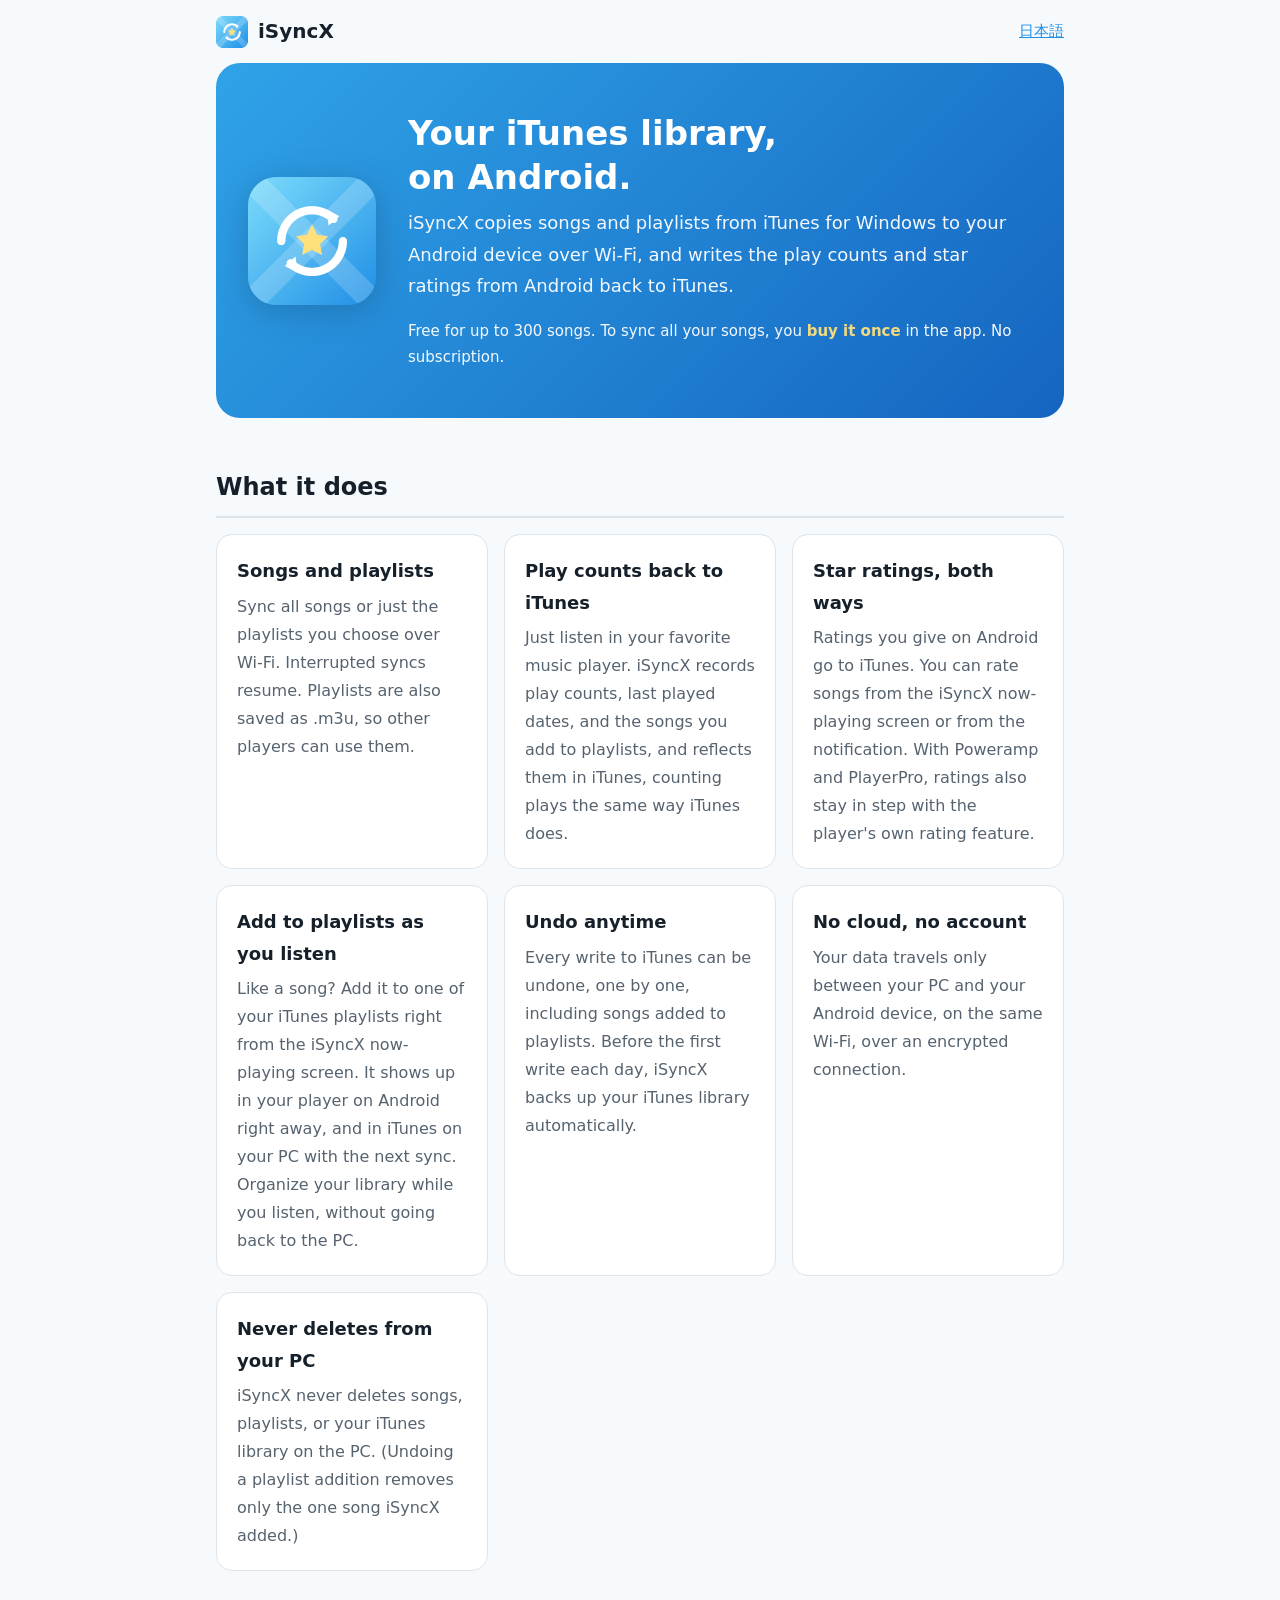
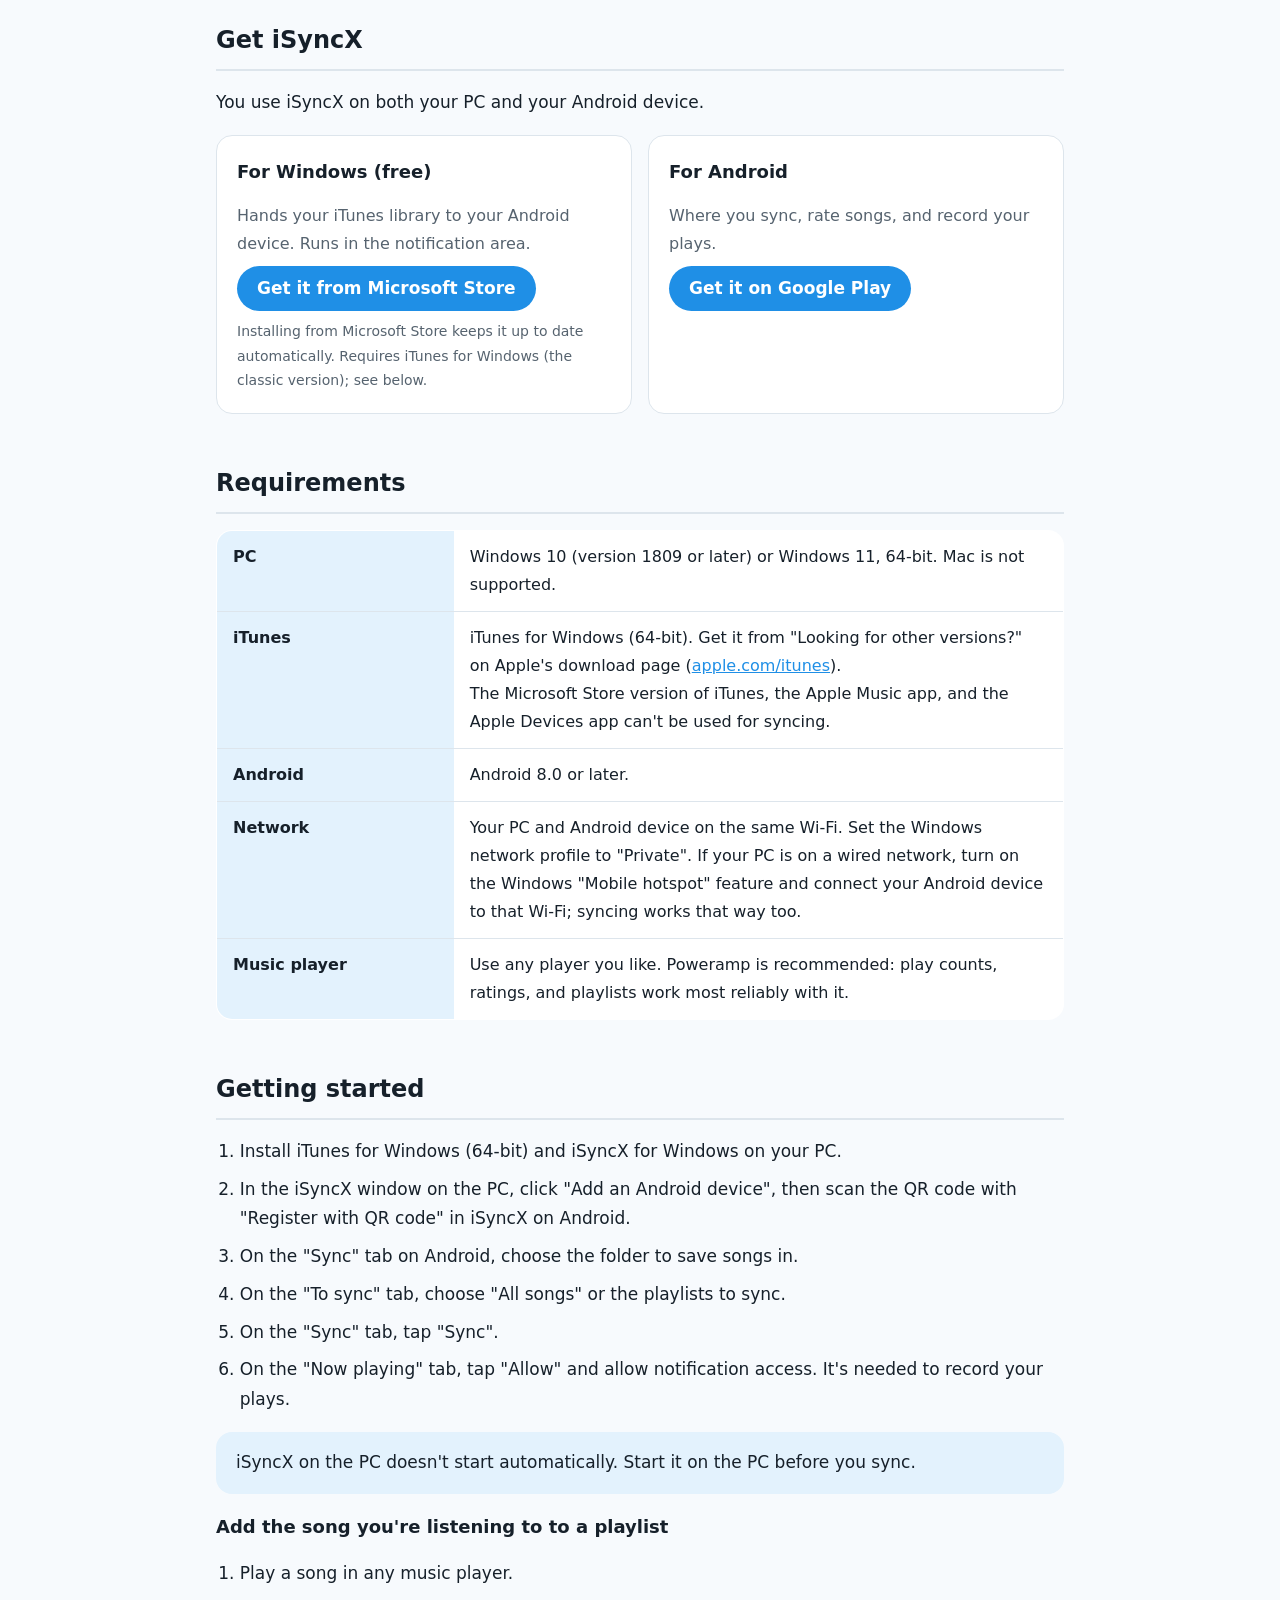
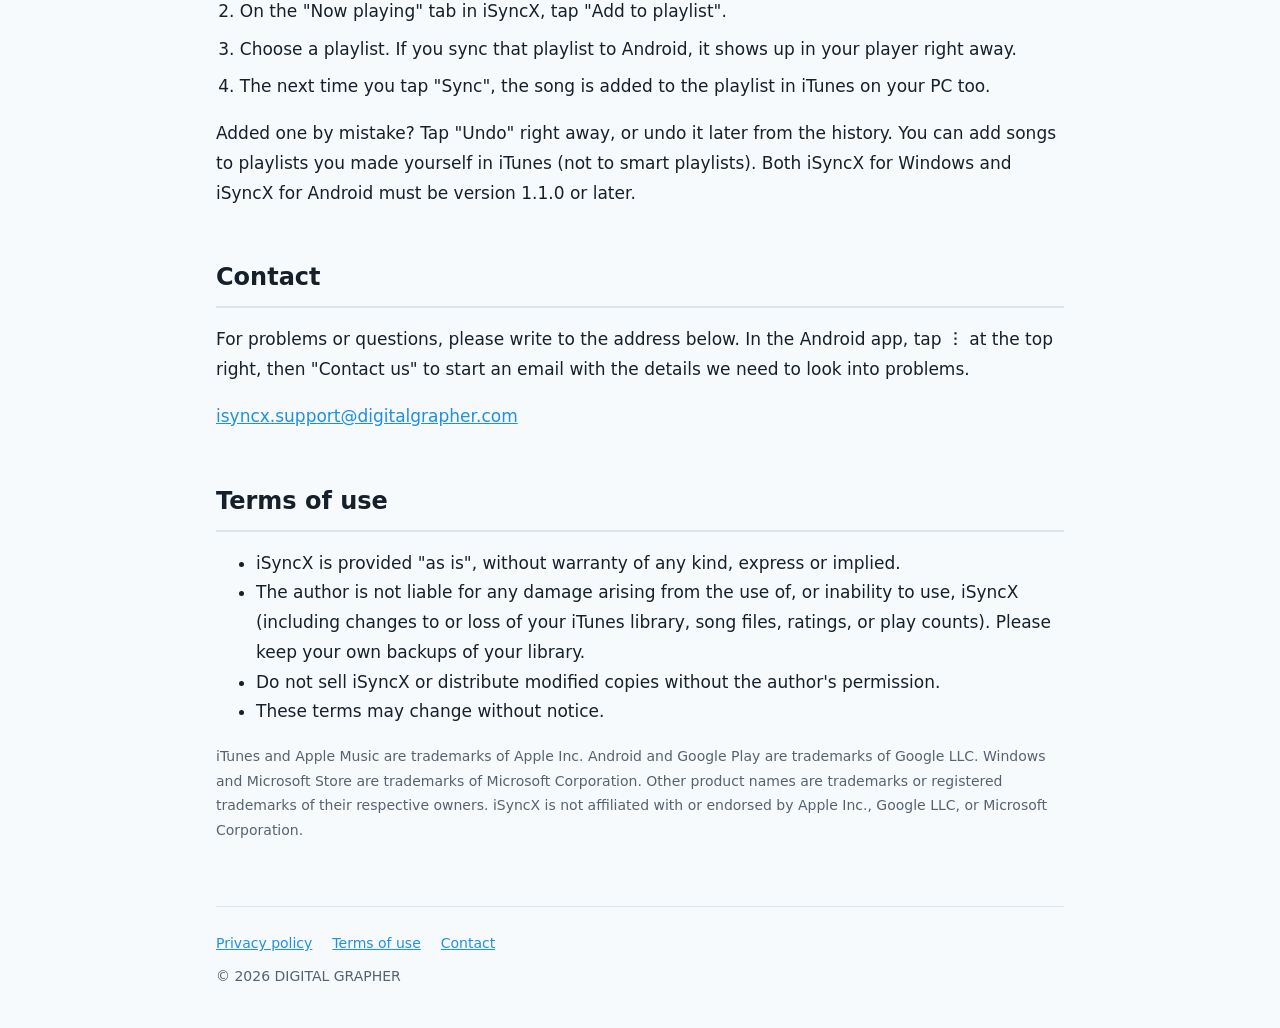
==== commit 90082add: "1.1.0 向け(未公開): 「プレイリストに追加」の説明を、アプリのお知らせの言い方に揃えた" ====
--- a/en/index.html
+++ b/en/index.html
@@ -42,7 +42,7 @@
         </div>
         <div class="card">
           <h3>Add to playlists as you listen</h3>
-          <p>Like a song? Add it to one of your iTunes playlists right from the iSyncX now-playing screen. It shows up in the playlist on Android at once, and in iTunes on your PC with the next sync. Organize your library while you listen, without going back to the PC.</p>
+          <p>Like a song? Add it to one of your iTunes playlists right from the iSyncX now-playing screen. It shows up in your player on Android right away, and in iTunes on your PC with the next sync. Organize your library while you listen, without going back to the PC.</p>
         </div>
         <div class="card">
           <h3>Undo anytime</h3>
@@ -104,7 +104,7 @@
       <ol class="steps">
         <li>Play a song in any music player.</li>
         <li>On the "Now playing" tab in iSyncX, tap "Add to playlist".</li>
-        <li>Choose a playlist. If you sync that playlist to Android, the song is added there right away.</li>
+        <li>Choose a playlist. If you sync that playlist to Android, it shows up in your player right away.</li>
         <li>The next time you tap "Sync", the song is added to the playlist in iTunes on your PC too.</li>
       </ol>
       <p>Added one by mistake? Tap "Undo" right away, or undo it later from the history. You can add songs to playlists you made yourself in iTunes (not to smart playlists). Both iSyncX for Windows and iSyncX for Android must be version 1.1.0 or later.</p>
